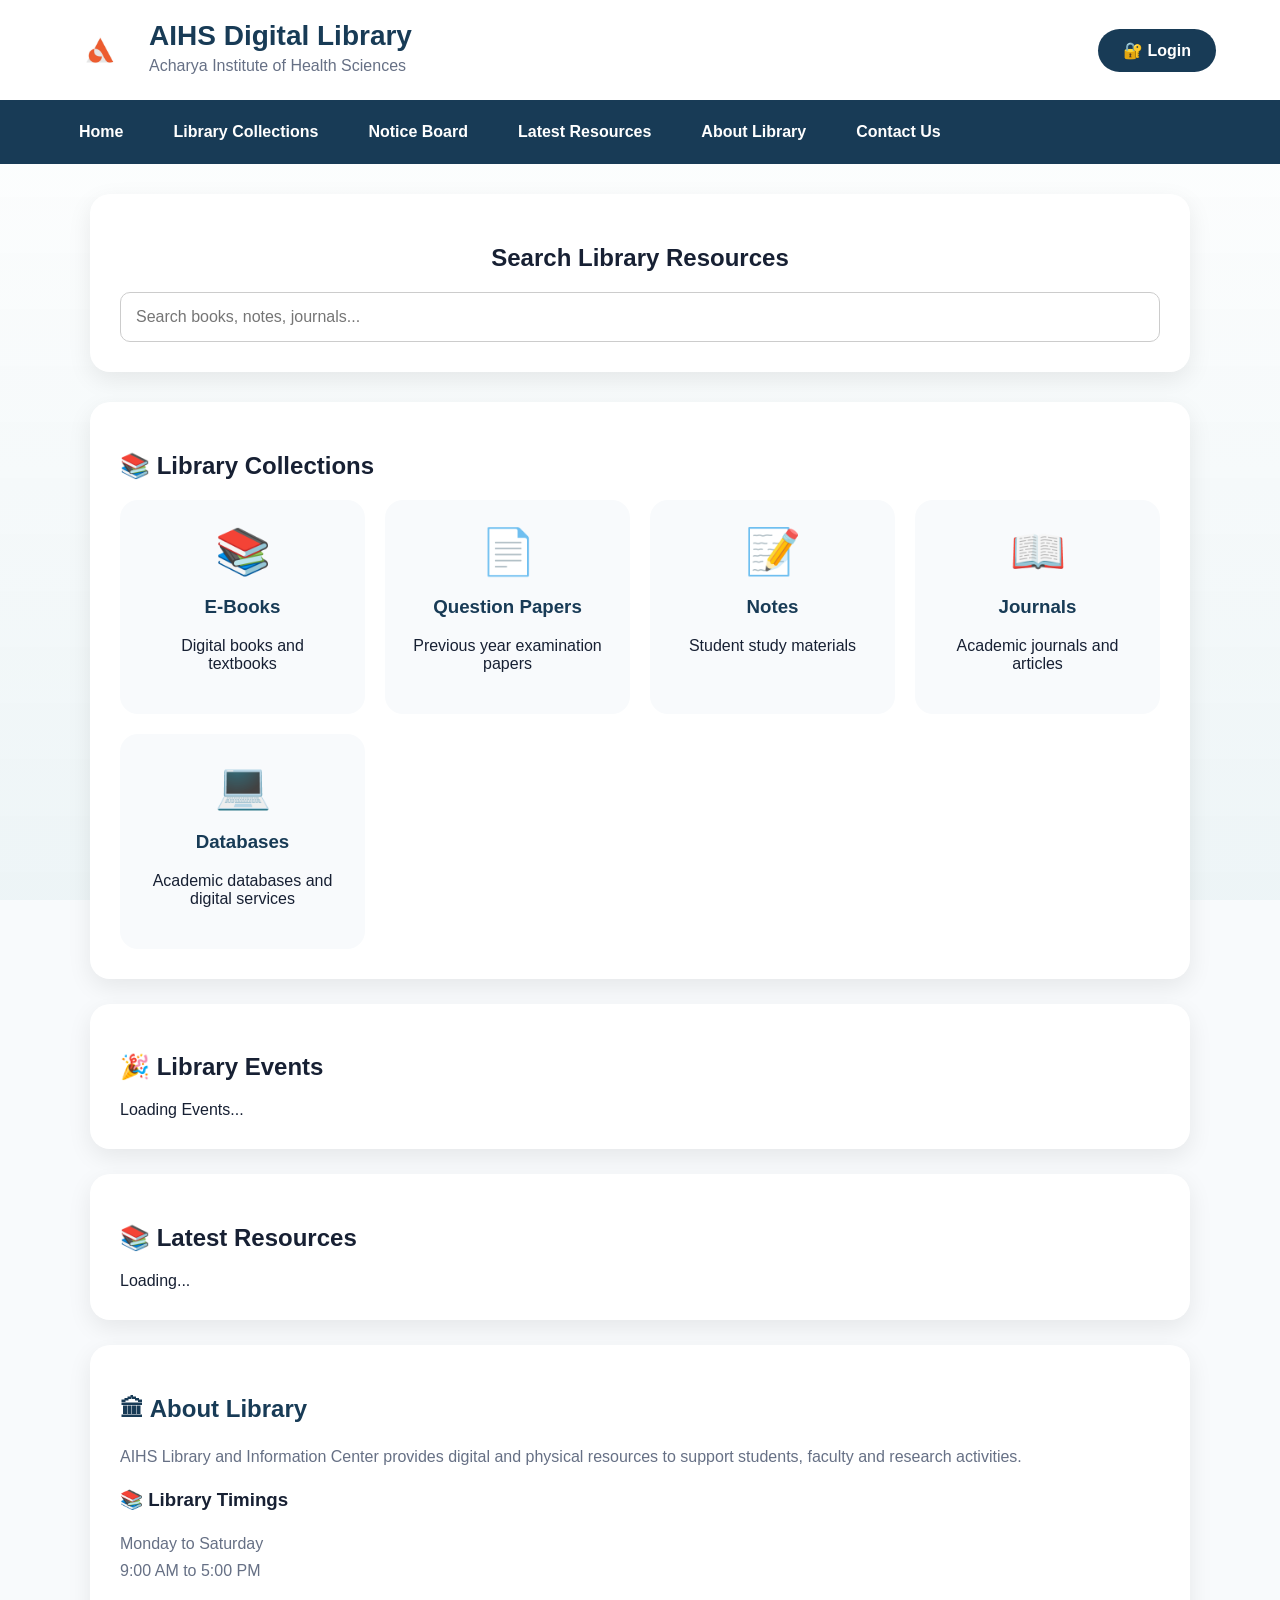
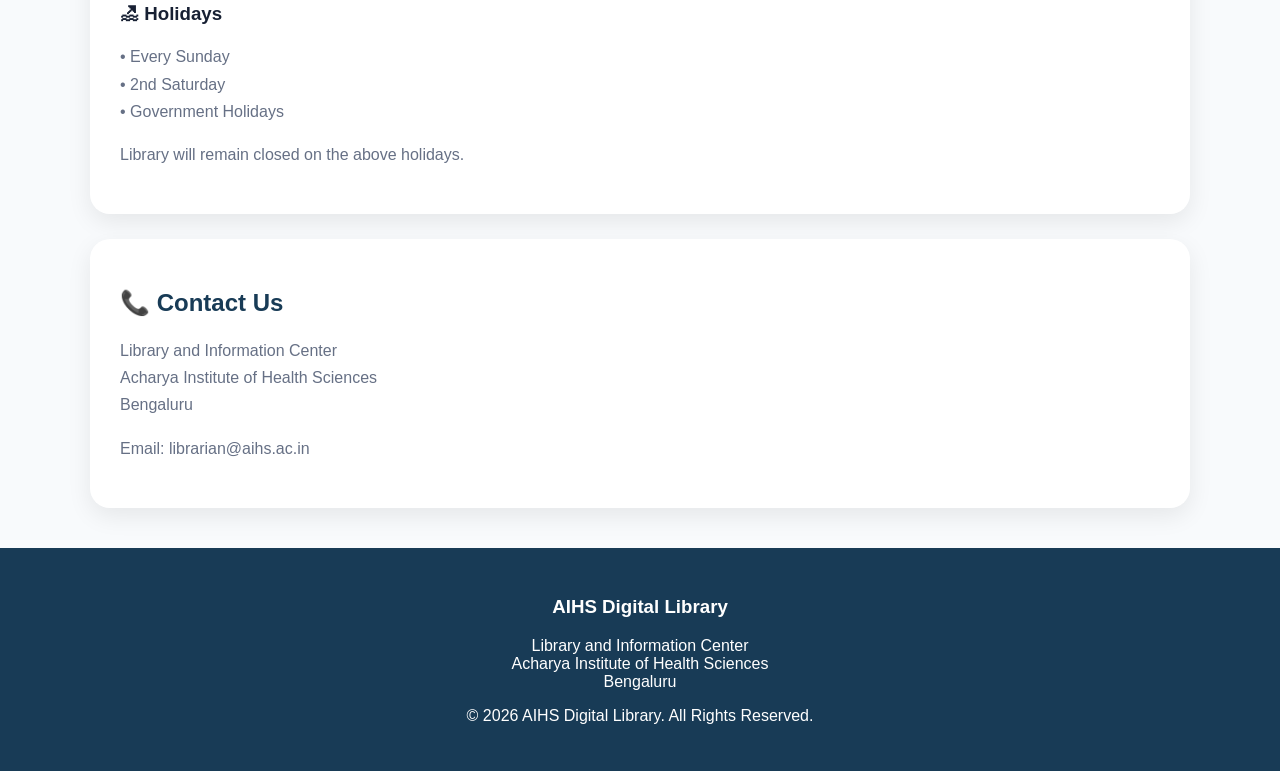
==== administration.html @ 16b4d501 "Refactor library events section and add event form" ====
<!DOCTYPE html>
<html lang="en">

<head>

    <meta charset="UTF-8">

    <meta
        name="viewport"
        content="width=device-width, initial-scale=1.0"
    >

    <title>AIHS Library Administration</title>

    <link rel="stylesheet" href="styles.css">

</head>


<body>


<header>

    <div class="brand">

        <img
            src="logo.jpg"
            alt="AIHS Logo"
        >

        <div>

            <strong>
                AIHS Digital Library
            </strong>

            <small>
                Acharya Institute of Health Sciences
            </small>

        </div>

    </div>


    <div style="
        display:flex;
        align-items:center;
        gap:10px;
    ">

        <span
            id="adminUserInfo"
            style="
                background:#f1f5f9;
                color:#334155;
                padding:9px 14px;
                border-radius:9px;
                font-size:14px;
                font-weight:600;
            "
        >
            Librarian
        </span>


        <button
            class="back-button"
            onclick="backToDashboard()"
        >
            ⬅ Back
        </button>


        <button
            onclick="logoutAdmin()"
        >
            Logout
        </button>

    </div>

</header>



<main>


<section class="admin-title">

    <h1>
        📚 Library Administration
    </h1>

    <p>
        Manage Library Collections, Users and Digital Resources
    </p>

</section>



<section class="collection-dashboard">


    <!-- E-BOOKS -->

    <div
        class="collection-card premium-card"
        onclick="openCollection('ebooks-admin.html')"
    >

        <div class="card-icon">
            📚
        </div>

        <h3>
            E-Books
        </h3>

        <p id="ebookCount">
            Manage E-Books
        </p>

    </div>



    <!-- NOTES -->

    <div
        class="collection-card premium-card"
        onclick="openCollection('notes-admin.html')"
    >

        <div class="card-icon">
            📝
        </div>

        <h3>
            Notes
        </h3>

        <p id="notesCount">
            Manage Notes
        </p>

    </div>



    <!-- QUESTION PAPERS -->

    <div
        class="collection-card premium-card"
        onclick="openCollection('questionpapers-admin.html')"
    >

        <div class="card-icon">
            📄
        </div>

        <h3>
            Question Papers
        </h3>

        <p id="qpCount">
            Manage Question Papers
        </p>

    </div>



    <!-- JOURNALS -->

    <div
        class="collection-card premium-card"
        onclick="openCollection('journals-admin.html')"
    >

        <div class="card-icon">
            📖
        </div>

        <h3>
            Journals
        </h3>

        <p id="journalCount">
            Manage Journals
        </p>

    </div>



    <!-- DATABASES -->

    <div
        class="collection-card premium-card"
        onclick="openCollection('database-admin.html')"
    >

        <div class="card-icon">
            💻
        </div>

        <h3>
            Academic Databases
        </h3>

        <p id="databaseCount">
            Manage Databases
        </p>

    </div>


</section>



<!-- MANAGE USERS -->

<div
    class="user-card collection-card premium-card"
    onclick="openCollection('users-admin.html')"
>

    <div class="card-icon">
        👥
    </div>

    <h3>
        Manage Library Users
    </h3>

    <p>
        Add and Delete
        <br>
        Students / Staff Accounts
    </p>

</div>

<!-- =========================================
     LIBRARY ACTIVITIES
========================================= -->

<section class="admin-activities">

    <div class="admin-activities-header">

        <h2>
            📊 Library Activities
        </h2>

        <p>
            Monitor Library Best Users and manage Library Events
        </p>

    </div>


    <div class="admin-activities-grid">


        <!-- =====================================
             LIBRARY BEST USERS
        ====================================== -->

        <div class="admin-activity-card">

            <div class="admin-activity-icon">
                🏆
            </div>

            <div class="admin-activity-content">

                <h3>
                    Library Best Users
                </h3>

                <p>
                    View students and staff members
                    actively using library resources.
                </p>

                <div
                    id="bestUsersList"
                    class="admin-activity-list"
                >

                    Loading Best Users...

                </div>

            </div>

        </div>



       <!-- =====================================
     LIBRARY EVENTS
====================================== -->

<div class="admin-activity-card">

    <div class="admin-activity-icon">
        🎉
    </div>

    <div class="admin-activity-content">

        <h3>
            Library Events
        </h3>

        <p>
            Quiz, Exhibition, Conference,
            Workshop, Seminar, Orientation
            and other library activities.
        </p>


        <!-- ADD EVENT BUTTON -->

        <button
            type="button"
            class="admin-event-add-btn"
            onclick="openEventForm()"
        >
            ➕ Add Event
        </button>


        <!-- EVENTS -->

        <div
            id="eventsList"
            class="admin-activity-list"
        >

            Loading Events...

        </div>

    </div>

</div>


 <!-- =========================================
     EVENT FORM MODAL
========================================= -->

<div
    id="eventModal"
    class="event-modal hidden"
>

    <div class="event-modal-box">

        <div class="event-modal-header">

            <h2 id="eventFormTitle">
                ➕ Add Library Event
            </h2>

            <button
                type="button"
                onclick="closeEventForm()"
                class="event-close-btn"
            >
                ✕
            </button>

        </div>


        <form id="eventForm">


            <input
                type="hidden"
                id="eventId"
            >


            <label>
                Event Title
            </label>

            <input
                type="text"
                id="eventTitle"
                placeholder="Enter event title"
                required
            >


            <label>
                Category
            </label>

            <select
                id="eventCategory"
                required
            >

                <option value="">
                    Select Category
                </option>

                <option value="Quiz">
                    Quiz
                </option>

                <option value="Exhibition">
                    Exhibition
                </option>

                <option value="Conference">
                    Conference
                </option>

                <option value="Workshop">
                    Workshop
                </option>

                <option value="Seminar">
                    Seminar
                </option>

                <option value="Orientation">
                    Orientation
                </option>

                <option value="Other">
                    Other
                </option>

            </select>


            <label>
                Event Date
            </label>

            <input
                type="date"
                id="eventDate"
                required
            >


            <label>
                Description
            </label>

            <textarea
                id="eventDescription"
                rows="4"
                placeholder="Enter event description"
            ></textarea>


            <div class="event-form-actions">

                <button
                    type="submit"
                    id="eventSaveBtn"
                >
                    💾 Save Event
                </button>

                <button
                    type="button"
                    onclick="closeEventForm()"
                    class="event-cancel-btn"
                >
                    Cancel
                </button>

            </div>


            <div
                id="eventFormMsg"
                class="event-form-msg"
            ></div>


        </form>

    </div>

</div>       
    
    

</main>



<script src="admin.js"></script>


</body>

</html>
---- styles.css ----
*{
box-sizing:border-box;
}

html{
scroll-behavior:smooth;
}

body{
margin:0;
font-family:Arial,Helvetica,sans-serif;
color:#172033;
background:#eef3f5;
}


body:before{
content:"";
position:fixed;
inset:0;
background:
linear-gradient(
rgba(255,255,255,.88),
rgba(236,244,246,.94)
),
url("https://images.unsplash.com/photo-1507842217343-583bb7270b66?auto=format&fit=crop&w=1800&q=80")
center/cover;
z-index:-1;
}


.hidden{
display:none!important;
}


/* ================= HEADER ================= */


.public-header{

display:flex;
justify-content:space-between;
align-items:center;

padding:15px 5%;

background:white;

box-shadow:0 5px 20px rgba(0,0,0,.08);

position:sticky;
top:0;

z-index:100;

}


.public-brand{

display:flex;
align-items:center;
gap:15px;

}


.public-brand img{

width:70px;
height:70px;

object-fit:contain;

background:white;

border-radius:10px;

}


.public-brand h1{

margin:0;

font-size:28px;

color:#183b56;

}


.public-brand p{

margin:5px 0;

color:#667085;

}


/* LOGIN BUTTON */


.login-btn{

background:#183b56;

color:white;

border:none;

padding:12px 25px;

border-radius:25px;

font-size:16px;

font-weight:bold;

cursor:pointer;

transition:.3s;

}


.login-btn:hover{

transform:translateY(-3px);

}



/* ================= MENU ================= */


.menu{

display:flex;

gap:20px;

padding:15px 5%;

background:#183b56;

position:sticky;

top:0;

z-index:100;

overflow-x:auto;

}


.menu a{

color:white;

text-decoration:none;

font-weight:600;

white-space:nowrap;

padding:8px 15px;

border-radius:8px;

transition:.3s;

}


.menu a:hover{

background:white;

color:#183b56;

}


/* ================= SEARCH ================= */


.home-search{

width:90%;

max-width:1100px;

margin:30px auto;

background:white;

padding:30px;

border-radius:20px;

box-shadow:0 8px 25px rgba(0,0,0,.08);

text-align:center;

}


.home-search input{

width:100%;

padding:15px;

border-radius:10px;

border:1px solid #ccc;

font-size:16px;

}



/* ================= BOX COMMON ================= */


.home-box,
.notice-box,
.about-box,
.contact-box{

width:90%;

max-width:1100px;

margin:25px auto;

background:white;

padding:30px;

border-radius:20px;

box-shadow:0 8px 25px rgba(0,0,0,.08);

}



/* ================= COLLECTION ================= */


.collection-grid{

display:grid;

grid-template-columns:
repeat(auto-fit,minmax(220px,1fr));

gap:20px;

}



.collection-card{

background:#f8fafc;

padding:25px;

border-radius:18px;

text-align:center;

transition:.3s;

cursor:pointer;

}



.collection-card:hover{

transform:translateY(-8px);

box-shadow:0 15px 30px rgba(0,0,0,.15);

}


.collection-card h1{

font-size:45px;

margin:0;

}


.collection-card h3{

color:#183b56;

}



/* ================= NOTICE ================= */


.notice-box li{

padding:8px;

font-size:16px;

}


/* ================= ABOUT CONTACT ================= */


.about-box h2,
.contact-box h2{

color:#183b56;

}


.about-box p,
.contact-box p{

line-height:1.7;

color:#667085;

}



/* ================= LOGIN POPUP ================= */


.login-overlay{

position:fixed;

inset:0;

background:rgba(0,0,0,.55);

display:flex;

justify-content:flex-end;

align-items:flex-start;

padding:80px 40px;

z-index:1000;

}


.login-card{

width:380px;

background:white;

padding:30px;

border-radius:20px;

box-shadow:0 20px 60px rgba(0,0,0,.3);

text-align:center;

}


.logo{

width:100px;

height:100px;

object-fit:contain;

}


.login-card input{

width:100%;

padding:12px;

margin:6px 0;

border-radius:10px;

border:1px solid #ccc;

}


.role-tabs{

display:flex;

gap:8px;

margin:20px 0;

}


.role{

flex:1;

padding:10px;

border-radius:10px;

border:1px solid #ddd;

background:white;

cursor:pointer;

}


.role.active{

background:#183b56;

color:white;

}



.primary{

width:100%;

padding:13px;

background:#183b56;

color:white;

border:none;

border-radius:10px;

font-weight:bold;

cursor:pointer;

}



/* ================= DASHBOARD ================= */


header{

background:#183b56;

color:white;

padding:12px 5%;

display:flex;

justify-content:space-between;

align-items:center;

}


.brand{

display:flex;

gap:12px;

align-items:center;

}


.brand img{

width:50px;

height:50px;

background:white;

border-radius:8px;

}



main{

width:min(1200px,92%);

margin:25px auto;

}


.hero{

background:white;

padding:30px;

border-radius:20px;

}



/* SEARCH TOOLBAR */


.toolbar{

display:grid;

grid-template-columns:2fr 1fr 1fr 1fr;

gap:10px;

background:white;

padding:15px;

border-radius:15px;

}



.toolbar input,
.toolbar select{

padding:12px;

border-radius:10px;

border:1px solid #ccc;

}



/* RESOURCE CARDS */


.grid{

display:grid;

grid-template-columns:
repeat(auto-fit,minmax(250px,1fr));

gap:20px;

}


.card{

background:white;

padding:20px;

border-radius:18px;

box-shadow:0 8px 25px rgba(0,0,0,.08);

}



/* FOOTER */


.footer{

background:#183b56;

color:white;

text-align:center;

padding:30px;

margin-top:40px;

}



/* MOBILE */


@media(max-width:800px){

.public-header{

flex-direction:column;

gap:15px;

}


.menu{

top:0;

}


.toolbar{

grid-template-columns:1fr;

}


.login-overlay{

padding:50px 20px;

}


.login-card{

width:100%;

}

}

.close-login{

position:absolute;

right:15px;

top:15px;

background:#183b56;

color:white;

border:none;

width:30px;

height:30px;

border-radius:50%;

cursor:pointer;

}


.login-card{

position:relative;

}

.collection-card{
text-decoration:none;
color:#172033;
display:block;
cursor:pointer;
}

.collection-card:hover{
transform:translateY(-5px);
box-shadow:0 10px 25px #ddd;
}

.ebook-logo{
    width:120px;
    height:120px;
    object-fit:contain;
}

.big-search{

width:80%;
max-width:700px;

padding:18px;

font-size:18px;

border-radius:12px;

border:1px solid #ccc;

margin-top:20px;

}

/* =========================
   ADMIN DASHBOARD PREMIUM
========================= */

#adminPanel{
    padding:40px 20px;
}


#adminPanel > h2{
    text-align:center;
    font-size:30px;
    margin-bottom:35px;
    color:#1e3a8a;
}



#adminPanel .collection-grid{

    display:grid;

    grid-template-columns:repeat(auto-fit,minmax(280px,1fr));

    gap:35px;

    max-width:900px;

    margin:auto;

}



#adminPanel .collection-card{

    background:white;

    border-radius:20px;

    padding:35px 25px;

    text-align:center;

    box-shadow:
    0 10px 30px rgba(0,0,0,0.12);

    cursor:pointer;

    transition:0.3s ease;

    border:1px solid #eee;

}



#adminPanel .collection-card:hover{

    transform:translateY(-8px);

    box-shadow:
    0 18px 40px rgba(0,0,0,0.18);

}



#adminPanel .collection-card h1{

    font-size:55px;

    margin-bottom:15px;

}



#adminPanel .collection-card h3{

    font-size:22px;

    color:#123b75;

    margin-bottom:12px;

}



#adminPanel .collection-card p{

    color:#666;

    font-size:16px;

    line-height:1.5;

}

/* =========================
   PREMIUM HEADER DESIGN
========================= */

#appView header{

    background:linear-gradient(
        135deg,
        #0f172a,
        #1e40af
    );

    padding:18px 35px;

    display:flex;

    justify-content:space-between;

    align-items:center;

    color:white;

    box-shadow:
    0 8px 25px rgba(0,0,0,0.25);

}



.brand{

    display:flex;

    align-items:center;

    gap:18px;

}



.brand img{

    width:75px;

    height:75px;

    object-fit:contain;

    background:white;

    padding:6px;

    border-radius:50%;

    box-shadow:
    0 5px 15px rgba(0,0,0,0.3);

}



.brand strong{

    display:block;

    font-size:28px;

    letter-spacing:0.5px;

    color:white;

}



.brand small{

    display:block;

    margin-top:6px;

    font-size:15px;

    color:#dbeafe;

}



.userbar{

    display:flex;

    align-items:center;

    gap:15px;

}



.userbar span{

    background:rgba(255,255,255,0.15);

    padding:10px 18px;

    border-radius:25px;

    font-size:15px;

}



.userbar button{

    background:white;

    color:#1e3a8a;

    border:none;

    padding:10px 22px;

    border-radius:25px;

    font-weight:bold;

    cursor:pointer;

    transition:0.3s;

}



.userbar button:hover{

    transform:scale(1.05);

}

/* ===============================
   ADMIN COLLECTION PAGE PREMIUM
================================ */


body{
    background:#f8fafc;
}


/* Back button */

.back-btn{

    background:#1e3a8a;

    color:white;

    padding:10px 22px;

    border-radius:25px;

    text-decoration:none;

    font-weight:600;

}



/* Page title */

.admin-page-title{

    text-align:center;

    margin:35px 0;

}


.admin-page-title h1{

    font-size:32px;

    color:#1e3a8a;

}


.admin-page-title p{

    color:#64748b;

    font-size:17px;

}



/* Add Resource Card */

#uploadForm,
.upload-box{

    max-width:700px;

    margin:40px auto;

    padding:40px;

    background:white;

    border-radius:25px;

    box-shadow:
    0 15px 40px rgba(0,0,0,0.12);

    border:1px solid #e2e8f0;

}



#uploadForm h2,
#uploadForm h3{

    text-align:center;

    color:#1e3a8a;

    margin-bottom:30px;

}



/* Inputs */

#uploadForm input,
#uploadForm select{

    width:100%;

    padding:14px;

    margin:12px 0;

    border-radius:12px;

    border:1px solid #cbd5e1;

    font-size:16px;

}



#uploadForm input:focus,
#uploadForm select:focus{

    outline:none;

    border-color:#2563eb;

    box-shadow:
    0 0 8px rgba(37,99,235,0.25);

}



/* Upload button */

#uploadForm button{

    width:100%;

    padding:15px;

    margin-top:20px;

    border:none;

    border-radius:30px;

    background:linear-gradient(
    135deg,
    #2563eb,
    #1e40af
    );

    color:white;

    font-size:17px;

    font-weight:bold;

    cursor:pointer;

}



#uploadForm button:hover{

    transform:translateY(-2px);

}



/* Uploaded Resources */

#resources{

    margin-top:40px;

}



#resources .card{

    background:white;

    padding:25px;

    border-radius:18px;

    box-shadow:
    0 8px 25px rgba(0,0,0,0.08);

    margin-bottom:20px;

}

/* Administration Page Premium */


.admin-title{

text-align:center;

margin:50px 0 40px;

}


.admin-title h1{

font-size:36px;

color:#1e3a8a;

}


.admin-title p{

font-size:18px;

color:#64748b;

}



.back-button{

background:white;

color:#1e3a8a;

border:none;

padding:12px 25px;

border-radius:30px;

font-weight:bold;

cursor:pointer;

}



.admin-cards{

max-width:900px;

margin:auto;

gap:45px;

}



.premium-card{

padding:45px 30px;

min-height:260px;

display:flex;

flex-direction:column;

justify-content:center;

align-items:center;

background:white;

border-radius:25px;

box-shadow:
0 15px 35px rgba(0,0,0,0.12);

transition:.3s;

}



.premium-card:hover{

transform:translateY(-8px);

}



.card-icon{

font-size:65px;

margin-bottom:20px;

}



.premium-card h3{

font-size:24px;

color:#1e3a8a;

}



.premium-card p{

color:#64748b;

font-size:16px;

line-height:1.6;

text-align:center;

}

/* ==========================
   COLLECTIONS PREMIUM STYLE
========================== */


.resource-upload-card,
.resource-list-box{

max-width:850px;

margin:40px auto;

padding:40px;

background:white;

border-radius:25px;

box-shadow:
0 15px 40px rgba(0,0,0,0.12);

}



.resource-upload-card h2,
.resource-list-box h2{

text-align:center;

color:#1e3a8a;

font-size:26px;

margin-bottom:30px;

}



.form-grid{

display:grid;

grid-template-columns:1fr 1fr;

gap:20px;

}



.form-grid input,
.form-grid select{

padding:15px;

border-radius:12px;

border:1px solid #cbd5e1;

font-size:16px;

}



.upload-btn{

width:100%;

margin-top:30px;

padding:16px;

border:none;

border-radius:30px;

background:linear-gradient(
135deg,
#2563eb,
#1e40af
);

color:white;

font-size:18px;

font-weight:bold;

cursor:pointer;

}



.upload-btn:hover{

transform:translateY(-3px);

}



#resourceList .card{

background:#f8fafc;

padding:25px;

border-radius:18px;

margin-bottom:20px;

box-shadow:
0 8px 20px rgba(0,0,0,0.08);

}



@media(max-width:700px){

.form-grid{

grid-template-columns:1fr;

}

}

.collection-dashboard{

display:grid;
grid-template-columns:repeat(6,1fr);
gap:25px;
margin:40px auto;
max-width:1200px;

}


/* First row 3 cards */

.collection-dashboard .collection-card:nth-child(1),
.collection-dashboard .collection-card:nth-child(2),
.collection-dashboard .collection-card:nth-child(3){

grid-column:span 2;

}


/* Second row 2 cards */

.collection-dashboard .collection-card:nth-child(4),
.collection-dashboard .collection-card:nth-child(5){

grid-column:span 3;

}



.collection-dashboard .collection-card{


padding:35px 25px;

border-radius:25px;

text-align:center;

background:linear-gradient(
135deg,
#ffffff,
#f1f6ff
);

box-shadow:
0 15px 35px rgba(0,0,0,0.12);

border:1px solid rgba(255,255,255,0.7);

transition:0.3s;

cursor:pointer;

}



.collection-dashboard .collection-card:hover{


transform:translateY(-8px);

box-shadow:
0 20px 45px rgba(0,0,0,0.18);


}



.collection-dashboard h1{

font-size:50px;

margin-bottom:15px;

}



.collection-dashboard h3{

font-size:22px;

color:#123b6d;

margin:10px;

}



.collection-dashboard p{

font-size:17px;

font-weight:600;

color:#555;

}




/* Individual card colors */


.collection-dashboard .collection-card:nth-child(1){

background:
linear-gradient(135deg,#e3f2fd,#ffffff);

}



.collection-dashboard .collection-card:nth-child(2){

background:
linear-gradient(135deg,#fff3e0,#ffffff);

}



.collection-dashboard .collection-card:nth-child(3){

background:
linear-gradient(135deg,#f3e5f5,#ffffff);

}



.collection-dashboard .collection-card:nth-child(4){

background:
linear-gradient(135deg,#e8f5e9,#ffffff);

}



.collection-dashboard .collection-card:nth-child(5){

background:
linear-gradient(135deg,#fffde7,#ffffff);

}




@media(max-width:900px){

.collection-dashboard{

grid-template-columns:1fr;

}


.collection-dashboard .collection-card:nth-child(n){

grid-column:span 1;

}

}

/* ===============================
   ADMIN UPLOAD BOX PREMIUM DESIGN
================================ */

.admin-box{
    background:white;
    padding:30px;
    border-radius:18px;
    margin-bottom:30px;
    box-shadow:0 8px 25px rgba(0,0,0,0.08);
}


.admin-box h2{
    margin-bottom:20px;
    font-size:26px;
}


/* Input Fields */

.admin-box input,
.admin-box select{

    width:100%;
    height:52px;

    padding:0 16px;

    font-size:16px;

    border-radius:12px;

    border:1px solid #ddd;

    margin-bottom:15px;

    background:#fafafa;

}



/* File Upload */

.admin-box input[type="file"]{

    height:auto;

    padding:15px;

}



/* Upload Button */

.upload-btn,
.primary{

    width:100%;

    height:55px;

    font-size:18px;

    border-radius:14px;

    cursor:pointer;

}



/* Resource List Cards */

#resourceList{

    display:grid;

    grid-template-columns:repeat(auto-fit,minmax(320px,1fr));

    gap:25px;

}



.resource-card,
.card{

    background:#ffffff;

    padding:25px;

    border-radius:18px;

    box-shadow:0 6px 20px rgba(0,0,0,0.08);

    min-height:230px;

}



.resource-card h3,
.card h3{

    font-size:20px;

    margin-bottom:15px;

}



/* Edit Delete Buttons */

.card button,
.resource-card button{

    padding:10px 18px;

    border-radius:10px;

    border:none;

    font-size:15px;

    cursor:pointer;

    margin-right:8px;

}



/* ===== FINAL LIBRARY COLLECTION LAYOUT ===== */

.collection-dashboard{

display:grid;
grid-template-columns:repeat(6,1fr);
gap:30px;
max-width:1200px;
margin:40px auto;

}


.collection-dashboard .collection-card:nth-child(1),
.collection-dashboard .collection-card:nth-child(2),
.collection-dashboard .collection-card:nth-child(3){

grid-column:span 2;

}


.collection-dashboard .collection-card:nth-child(4),
.collection-dashboard .collection-card:nth-child(5){

grid-column:span 3;

}



.collection-dashboard .collection-card,
.user-card{

min-height:260px;

padding:35px;

border-radius:25px;

display:flex;
flex-direction:column;
justify-content:center;
align-items:center;

background:white;

text-align:center;

box-shadow:
0 10px 30px rgba(0,0,0,.12);

transition:.3s;

}



.collection-dashboard .collection-card:hover,
.user-card:hover{

transform:translateY(-8px);

}



.card-icon{

font-size:60px;

margin-bottom:20px;

}



.collection-dashboard h3,
.user-card h3{

font-size:24px;

color:#1e3a8a;

}



.collection-dashboard p,
.user-card p{

font-size:16px;

color:#64748b;

}



@media(max-width:900px){

.collection-dashboard{

grid-template-columns:repeat(2,1fr);

}

}



@media(max-width:600px){

.collection-dashboard{

grid-template-columns:1fr;

}

}

/* ===============================
 USER MANAGEMENT PREMIUM
=============================== */


.user-management-box{

max-width:1200px;

margin:auto;

}



.user-form-card{

background:white;

padding:40px;

border-radius:25px;

box-shadow:
0 15px 35px rgba(0,0,0,.12);

margin-bottom:40px;

}



.user-form-card h2{

text-align:center;

color:#1e3a8a;

font-size:28px;

}



.user-form-card input,
.user-form-card select{

width:100%;

padding:15px;

margin:10px 0;

border-radius:12px;

border:1px solid #ddd;

font-size:16px;

}



.user-form-card button{

width:100%;

padding:15px;

border:none;

border-radius:30px;

background:linear-gradient(
135deg,
#2563eb,
#1e40af
);

color:white;

font-size:18px;

font-weight:bold;

cursor:pointer;

}




.user-list-container{

display:grid;

grid-template-columns:1fr 1fr;

gap:30px;

}



.user-list-card{

padding:35px;

border-radius:25px;

min-height:350px;

box-shadow:
0 15px 35px rgba(0,0,0,.12);

}



.student-box{

background:linear-gradient(
135deg,
#e3f2fd,
#ffffff
);

}



.staff-box{

background:linear-gradient(
135deg,
#e8f5e9,
#ffffff
);

}



.user-list-card h2{

text-align:center;

color:#1e3a8a;

margin-bottom:25px;

}



.user-list-card table{

width:100%;

border-collapse:collapse;

}



.user-list-card th{

background:white;

padding:12px;

}



.user-list-card td{

padding:12px;

text-align:center;

background:rgba(255,255,255,.7);

}




.edit-btn{

background:#2563eb;

color:white;

}



.delete-btn{

background:#dc2626;

color:white;

}



.user-list-card button{

border:none;

padding:8px 15px;

border-radius:20px;

cursor:pointer;

margin:3px;

}




@media(max-width:800px){

.user-list-container{

grid-template-columns:1fr;

}

}

/* =====================================
   USER MANAGEMENT PREMIUM DESIGN
===================================== */


.user-management-box{

    max-width:1200px;
    margin:40px auto;

}


/* Add User Card */

.user-form-card{

    background:white;

    max-width:600px;

    margin:0 auto 40px;

    padding:35px;

    border-radius:25px;

    box-shadow:
    0 15px 35px rgba(0,0,0,0.12);

    text-align:center;

}


.user-form-card h2{

    color:#1e3a8a;

    font-size:26px;

    margin-bottom:25px;

}


.user-form-card h2 i{

    font-size:35px;

    margin-right:10px;

}



.user-form-card select,
.user-form-card input{

    width:100%;

    padding:15px;

    margin:10px 0;

    border-radius:12px;

    border:1px solid #ddd;

    font-size:16px;

}


.user-form-card button{

    width:100%;

    padding:15px;

    margin-top:15px;

    border:none;

    border-radius:30px;

    background:linear-gradient(
    135deg,
    #2563eb,
    #1e40af
    );

    color:white;

    font-size:17px;

    font-weight:bold;

    cursor:pointer;

}



.user-form-card button:hover{

    transform:translateY(-3px);

}



/* Students and Staff side by side */


.user-list-container{

    display:grid;

    grid-template-columns:1fr 1fr;

    gap:30px;

}



/* Common List Card */


.user-list-card{

    padding:30px;

    border-radius:25px;

    box-shadow:
    0 15px 35px rgba(0,0,0,0.12);

    background:white;

}



.user-list-card h2{

    text-align:center;

    margin-bottom:25px;

}



.user-list-card h2 i{

    font-size:35px;

    margin-right:10px;

}



/* Student Color */


.student-box{

    background:
    linear-gradient(
    135deg,
    #e3f2fd,
    white
    );

}



.student-box h2{

    color:#1565c0;

}



/* Staff Color */


.staff-box{

    background:
    linear-gradient(
    135deg,
    #e8f5e9,
    white
    );

}



.staff-box h2{

    color:#2e7d32;

}



/* Table Design */


.user-list-card table{

    width:100%;

    border-collapse:collapse;

    background:white;

    border-radius:15px;

    overflow:hidden;

}



.user-list-card th{

    background:#1e3a8a;

    color:white;

    padding:14px;

}



.user-list-card td{

    padding:14px;

    text-align:center;

    border-bottom:1px solid #eee;

}



/* Buttons */


.user-list-card button{

    padding:8px 15px;

    border:none;

    border-radius:10px;

    cursor:pointer;

    margin:3px;

}



.edit-btn{

    background:#2563eb;

    color:white;

}



.delete-btn{

    background:#c62828;

    color:white;

}



/* Mobile */


@media(max-width:800px){

.user-list-container{

grid-template-columns:1fr;

}

}

/* =====================================================
   PREMIUM JOURNAL & DATABASE COLLECTION DESIGN
===================================================== */

.collection-page {
    background:
        linear-gradient(
            135deg,
            #f5f7fb 0%,
            #eef2f8 50%,
            #f8fafc 100%
        );
    min-height: 100vh;
}


/* =========================
   PREMIUM HEADER
========================= */

.collection-page .topbar {
    background: rgba(255, 255, 255, 0.96);
    backdrop-filter: blur(12px);
    border-bottom: 1px solid #e5e7eb;
    box-shadow: 0 4px 20px rgba(15, 23, 42, 0.07);
    padding: 14px 28px;
}


.collection-page .brand {
    gap: 13px;
}


.collection-page .brand img {
    width: 46px;
    height: 46px;
    object-fit: contain;
    border-radius: 12px;
    box-shadow: 0 4px 12px rgba(15, 23, 42, 0.12);
}


.collection-page .brand span {
    font-size: 21px;
    font-weight: 700;
    color: #172554;
    letter-spacing: 0.2px;
}


.collection-page .header-right {
    gap: 10px;
}


.collection-page #userInfo {
    background: #f1f5f9;
    color: #334155;
    padding: 9px 14px;
    border-radius: 10px;
    font-size: 14px;
    font-weight: 600;
}


.collection-page .header-right button {
    border: none;
    border-radius: 9px;
    padding: 9px 15px;
    cursor: pointer;
    font-weight: 600;
    transition: 0.2s ease;
}


.collection-page .header-right button:hover {
    transform: translateY(-1px);
}


/* =========================
   MAIN CONTAINER
========================= */

.collection-page .container {
    max-width: 1180px;
    margin: auto;
    padding: 40px 24px 70px;
}


/* =========================
   PREMIUM HERO
========================= */

.collection-page .hero {
    background:
        linear-gradient(
            135deg,
            #172554,
            #1e3a8a,
            #2563eb
        );
    color: white;
    border-radius: 22px;
    padding: 42px 40px;
    margin-bottom: 28px;
    box-shadow:
        0 15px 35px rgba(30, 58, 138, 0.20);
    position: relative;
    overflow: hidden;
}


.collection-page .hero::after {
    content: "";
    position: absolute;
    width: 220px;
    height: 220px;
    right: -70px;
    top: -80px;
    border-radius: 50%;
    background: rgba(255,255,255,0.08);
}


.collection-page .hero h1 {
    margin: 0 0 10px;
    font-size: 32px;
    font-weight: 750;
    position: relative;
    z-index: 1;
}


.collection-page .hero p {
    margin: 0;
    color: #dbeafe;
    font-size: 16px;
    position: relative;
    z-index: 1;
}


/* =========================
   PREMIUM CARDS
========================= */

.collection-page .card {
    background: rgba(255,255,255,0.96);
    border: 1px solid #e2e8f0;
    border-radius: 18px;
    padding: 26px;
    margin-bottom: 25px;
    box-shadow:
        0 8px 25px rgba(15, 23, 42, 0.06);
}


.collection-page .card h2 {
    margin-top: 0;
    margin-bottom: 18px;
    color: #172554;
    font-size: 20px;
}


/* =========================
   LARGE SEARCH BOX
========================= */

.collection-page #searchJournal,
.collection-page #searchDatabase {
    width: 100%;
    box-sizing: border-box;
    height: 58px;
    padding: 0 20px;
    border: 2px solid #dbe3ef;
    border-radius: 13px;
    background: #f8fafc;
    color: #1e293b;
    font-size: 16px;
    outline: none;
    transition: all 0.2s ease;
}


.collection-page #searchJournal::placeholder,
.collection-page #searchDatabase::placeholder {
    color: #94a3b8;
}


.collection-page #searchJournal:focus,
.collection-page #searchDatabase:focus {
    background: white;
    border-color: #2563eb;
    box-shadow:
        0 0 0 4px rgba(37, 99, 235, 0.10);
}


/* =========================
   TABLE WRAPPER
========================= */

.collection-page .table-container {
    width: 100%;
    overflow-x: auto;
    border: 1px solid #e2e8f0;
    border-radius: 15px;
}


/* =========================
   PREMIUM TABLE
========================= */

.collection-page .resource-table {
    width: 100%;
    border-collapse: separate;
    border-spacing: 0;
    min-width: 700px;
    background: white;
}


.collection-page .resource-table thead th {
    background: #172554;
    color: white;
    padding: 17px 22px;
    text-align: left;
    font-size: 14px;
    font-weight: 700;
    letter-spacing: 0.3px;
    white-space: nowrap;
}


.collection-page .resource-table thead th:first-child {
    text-align: center;
    width: 80px;
}


.collection-page .resource-table tbody td {
    padding: 20px 22px;
    border-bottom: 1px solid #edf2f7;
    color: #334155;
    font-size: 15px;
    line-height: 1.5;
    vertical-align: middle;
}


/* SL NUMBER */

.collection-page .resource-table tbody td:first-child {
    text-align: center;
    font-weight: 700;
    color: #2563eb;
    font-size: 16px;
}


/* TITLE */

.collection-page .resource-table tbody td:nth-child(2) {
    font-weight: 600;
    color: #1e293b;
    min-width: 350px;
}


/* ROW HOVER */

.collection-page .resource-table tbody tr {
    transition: 0.2s ease;
}


.collection-page .resource-table tbody tr:hover {
    background: #f8fbff;
}


.collection-page .resource-table tbody tr:last-child td {
    border-bottom: none;
}


/* =========================
   WEBSITE BUTTON
========================= */

.collection-page .website-link {
    display: inline-flex;
    align-items: center;
    justify-content: center;
    gap: 7px;
    background: #2563eb;
    color: white !important;
    text-decoration: none;
    padding: 10px 17px;
    border-radius: 9px;
    font-size: 14px;
    font-weight: 600;
    white-space: nowrap;
    transition: all 0.2s ease;
    box-shadow:
        0 4px 10px rgba(37, 99, 235, 0.18);
}


.collection-page .website-link:hover {
    background: #1d4ed8;
    transform: translateY(-2px);
    box-shadow:
        0 7px 16px rgba(37, 99, 235, 0.25);
}


/* =========================
   MOBILE
========================= */

@media (max-width: 700px) {

    .collection-page .topbar {
        padding: 12px 15px;
    }


    .collection-page .brand span {
        font-size: 17px;
    }


    .collection-page .brand img {
        width: 40px;
        height: 40px;
    }


    .collection-page .header-right {
        gap: 5px;
    }


    .collection-page #userInfo {
        display: none;
    }


    .collection-page .header-right button {
        padding: 8px 10px;
        font-size: 12px;
    }


    .collection-page .container {
        padding: 25px 14px 50px;
    }


    .collection-page .hero {
        padding: 30px 24px;
        border-radius: 18px;
    }


    .collection-page .hero h1 {
        font-size: 26px;
    }


    .collection-page .card {
        padding: 18px;
        border-radius: 15px;
    }


    .collection-page #searchJournal,
    .collection-page #searchDatabase {
        height: 55px;
        font-size: 15px;
    }


    .collection-page .resource-table {
        min-width: 650px;
    }

}

/* =====================================================
   LIBRARY ACTIVITIES
===================================================== */

.activities-grid {
    display: grid;
    grid-template-columns: repeat(2, 1fr);
    gap: 24px;
    margin-top: 20px;
}

.activity-card {
    background: #ffffff;
    border: 1px solid #e2e8f0;
    border-radius: 18px;
    padding: 24px;
    display: flex;
    gap: 20px;
    align-items: flex-start;
    box-shadow: 0 8px 24px rgba(15, 23, 42, 0.06);
    transition: all 0.25s ease;
}

.activity-card:hover {
    transform: translateY(-3px);
    box-shadow: 0 14px 30px rgba(15, 23, 42, 0.10);
}

.activity-icon {
    width: 58px;
    height: 58px;
    min-width: 58px;
    border-radius: 15px;
    background: #eff6ff;
    display: flex;
    align-items: center;
    justify-content: center;
    font-size: 30px;
}

.activity-content {
    flex: 1;
}

.activity-content h3 {
    margin: 0 0 8px;
    color: #172554;
    font-size: 20px;
    font-weight: 700;
}

.activity-content p {
    margin: 0 0 16px;
    color: #64748b;
    font-size: 14px;
    line-height: 1.6;
}

.activity-list {
    display: flex;
    flex-direction: column;
    gap: 9px;
}

.activity-list > div {
    background: #f8fafc;
    border: 1px solid #e5e7eb;
    border-radius: 10px;
    padding: 11px 13px;
    color: #334155;
    font-size: 14px;
}

.activity-list > div:hover {
    background: #f1f5f9;
}


/* =====================================================
   LIBRARY BEST USERS
===================================================== */

.best-user-item {
    display: flex;
    align-items: center;
    justify-content: space-between;
    gap: 12px;
}

.best-user-name {
    font-weight: 600;
    color: #1e293b;
}

.best-user-count {
    font-size: 12px;
    font-weight: 600;
    color: #2563eb;
    background: #dbeafe;
    padding: 5px 9px;
    border-radius: 20px;
}


/* =====================================================
   LIBRARY EVENT ITEM
===================================================== */

.library-event-item {
    display: flex;
    flex-direction: column;
    gap: 4px;
}

.library-event-title {
    font-weight: 600;
    color: #1e293b;
}

.library-event-date {
    font-size: 12px;
    color: #64748b;
}


/* =====================================================
   MOBILE
===================================================== */

@media (max-width: 750px) {

    .activities-grid {
        grid-template-columns: 1fr;
        gap: 18px;
    }

    .activity-card {
        padding: 20px;
        gap: 15px;
    }

    .activity-icon {
        width: 50px;
        height: 50px;
        min-width: 50px;
        font-size: 25px;
    }

    .activity-content h3 {
        font-size: 18px;
    }

}

/* =====================================================
   LIBRARIAN - LIBRARY ACTIVITIES
===================================================== */

.admin-activities {
    margin-top: 42px;
    padding: 30px;
    background: #ffffff;
    border: 1px solid #e2e8f0;
    border-radius: 22px;
    box-shadow: 0 10px 30px rgba(15, 23, 42, 0.07);
}

.admin-activities-header {
    margin-bottom: 24px;
}

.admin-activities-header h2 {
    margin: 0 0 8px;
    color: #172554;
    font-size: 25px;
    font-weight: 750;
}

.admin-activities-header p {
    margin: 0;
    color: #64748b;
    font-size: 14px;
}


/* =====================================================
   ACTIVITY GRID
===================================================== */

.admin-activities-grid {
    display: grid;
    grid-template-columns: repeat(2, minmax(0, 1fr));
    gap: 24px;
}


/* =====================================================
   ACTIVITY CARD
===================================================== */

.admin-activity-card {
    display: flex;
    align-items: flex-start;
    gap: 18px;

    background: linear-gradient(
        135deg,
        #f8fbff 0%,
        #ffffff 100%
    );

    border: 1px solid #dbe5f0;
    border-radius: 18px;

    padding: 24px;

    min-height: 190px;

    transition:
        transform 0.25s ease,
        box-shadow 0.25s ease,
        border-color 0.25s ease;
}

.admin-activity-card:hover {
    transform: translateY(-3px);

    border-color: #bfdbfe;

    box-shadow:
        0 12px 28px rgba(30, 64, 175, 0.10);
}


/* =====================================================
   ACTIVITY ICON
===================================================== */

.admin-activity-icon {
    width: 58px;
    height: 58px;
    min-width: 58px;

    display: flex;
    align-items: center;
    justify-content: center;

    background: #eff6ff;

    border-radius: 15px;

    font-size: 30px;

    box-shadow:
        inset 0 0 0 1px #dbeafe;
}


/* =====================================================
   ACTIVITY CONTENT
===================================================== */

.admin-activity-content {
    flex: 1;
    min-width: 0;
}

.admin-activity-content h3 {
    margin: 0 0 7px;

    color: #172554;

    font-size: 19px;
    font-weight: 700;
}

.admin-activity-content > p {
    margin: 0 0 16px;

    color: #64748b;

    font-size: 13px;

    line-height: 1.6;
}


/* =====================================================
   ACTIVITY LIST
===================================================== */

.admin-activity-list {
    display: flex;
    flex-direction: column;
    gap: 9px;

    max-height: 260px;

    overflow-y: auto;
}


/* =====================================================
   BEST USERS / EVENT ITEMS
===================================================== */

.admin-activity-list .userBox {
    background: #ffffff;

    border: 1px solid #e5e7eb;

    border-radius: 10px;

    padding: 12px 14px;

    margin: 0;

    color: #334155;

    font-size: 13px;

    line-height: 1.6;
}

.admin-activity-list .userBox h3 {
    margin: 0 0 5px;

    font-size: 14px;

    color: #1e3a8a;
}

.admin-activity-list .userBox:hover {
    background: #f8fafc;

    border-color: #bfdbfe;
}


/* =====================================================
   SCROLLBAR
===================================================== */

.admin-activity-list::-webkit-scrollbar {
    width: 6px;
}

.admin-activity-list::-webkit-scrollbar-track {
    background: #f1f5f9;
    border-radius: 10px;
}

.admin-activity-list::-webkit-scrollbar-thumb {
    background: #cbd5e1;
    border-radius: 10px;
}


/* =====================================================
   MOBILE
===================================================== */

@media (max-width: 800px) {

    .admin-activities {
        padding: 20px;
        margin-top: 30px;
        border-radius: 18px;
    }

    .admin-activities-header h2 {
        font-size: 22px;
    }

    .admin-activities-grid {
        grid-template-columns: 1fr;
        gap: 18px;
    }

    .admin-activity-card {
        padding: 20px;
    }

}

@media (max-width: 500px) {

    .admin-activities {
        padding: 16px;
    }

    .admin-activity-card {
        gap: 13px;
        padding: 17px;
    }

    .admin-activity-icon {
        width: 48px;
        height: 48px;
        min-width: 48px;
        font-size: 25px;
    }

    .admin-activity-content h3 {
        font-size: 17px;
    }

}
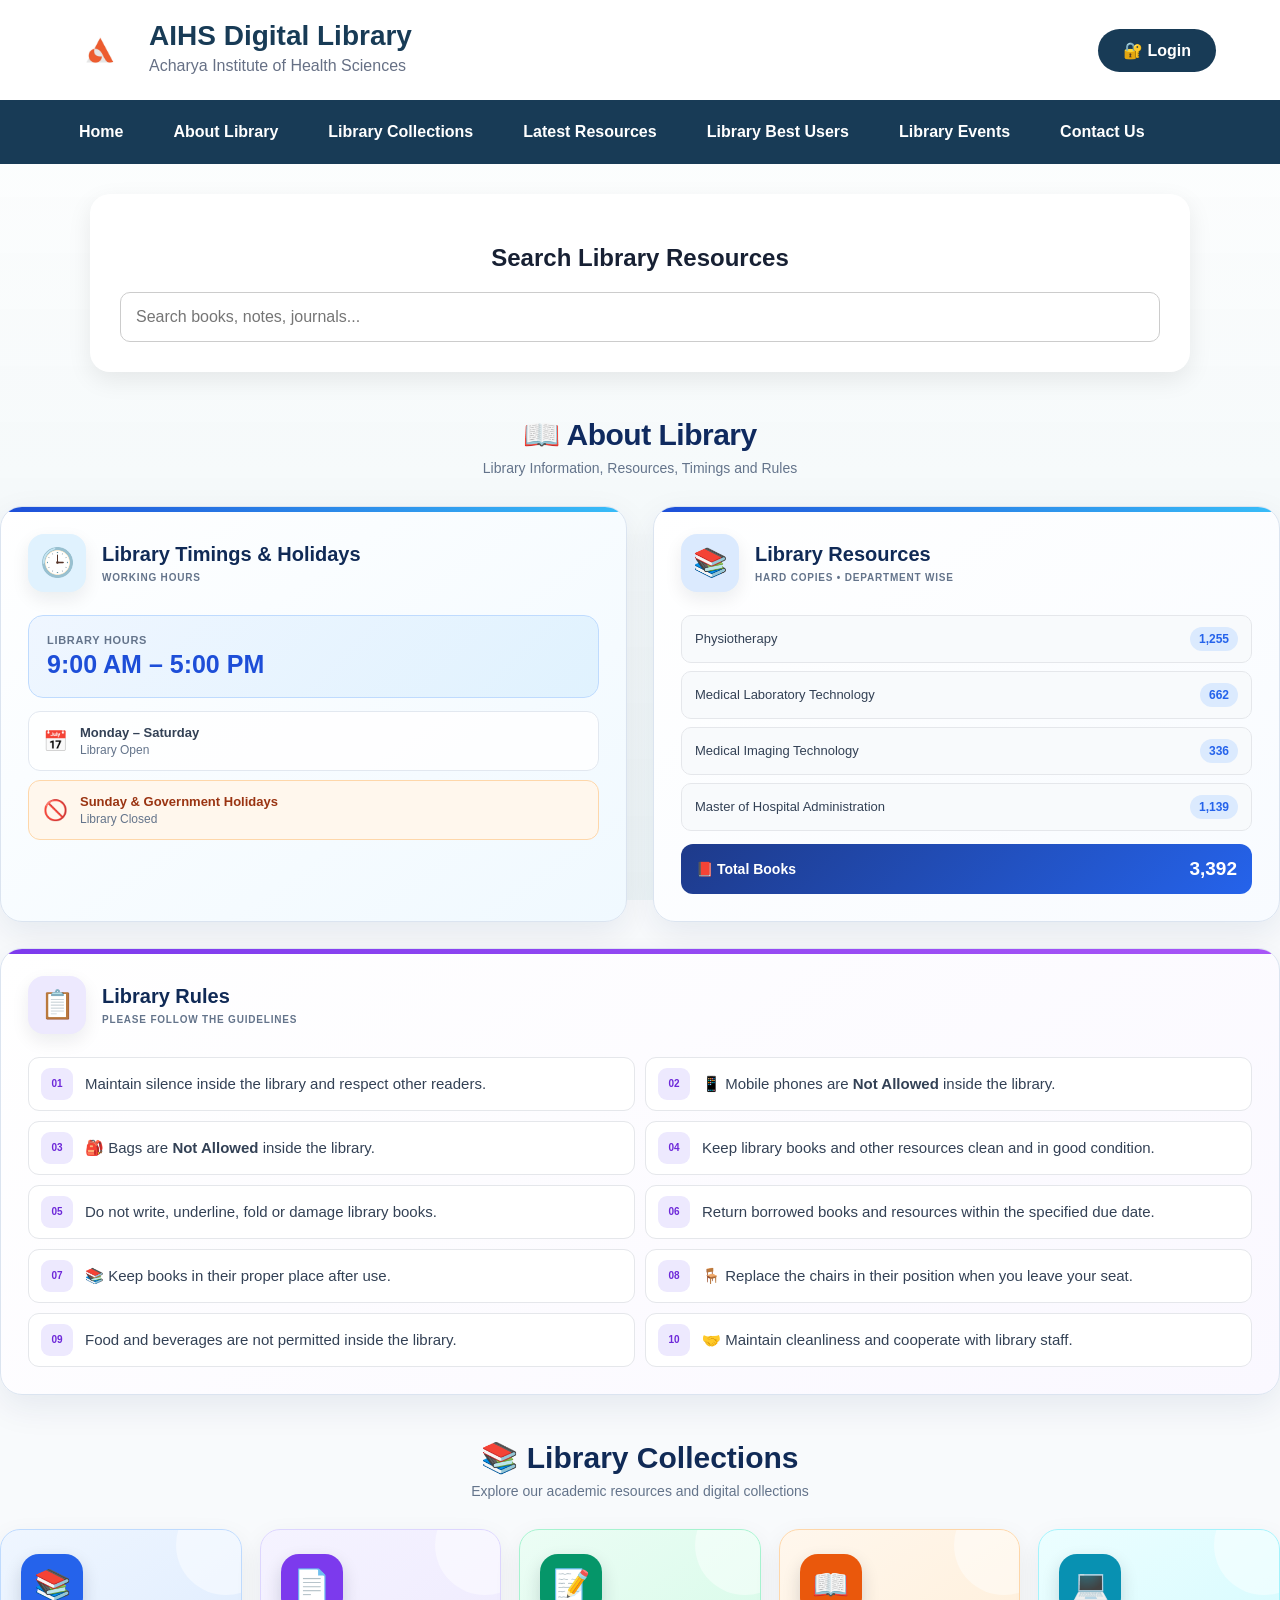
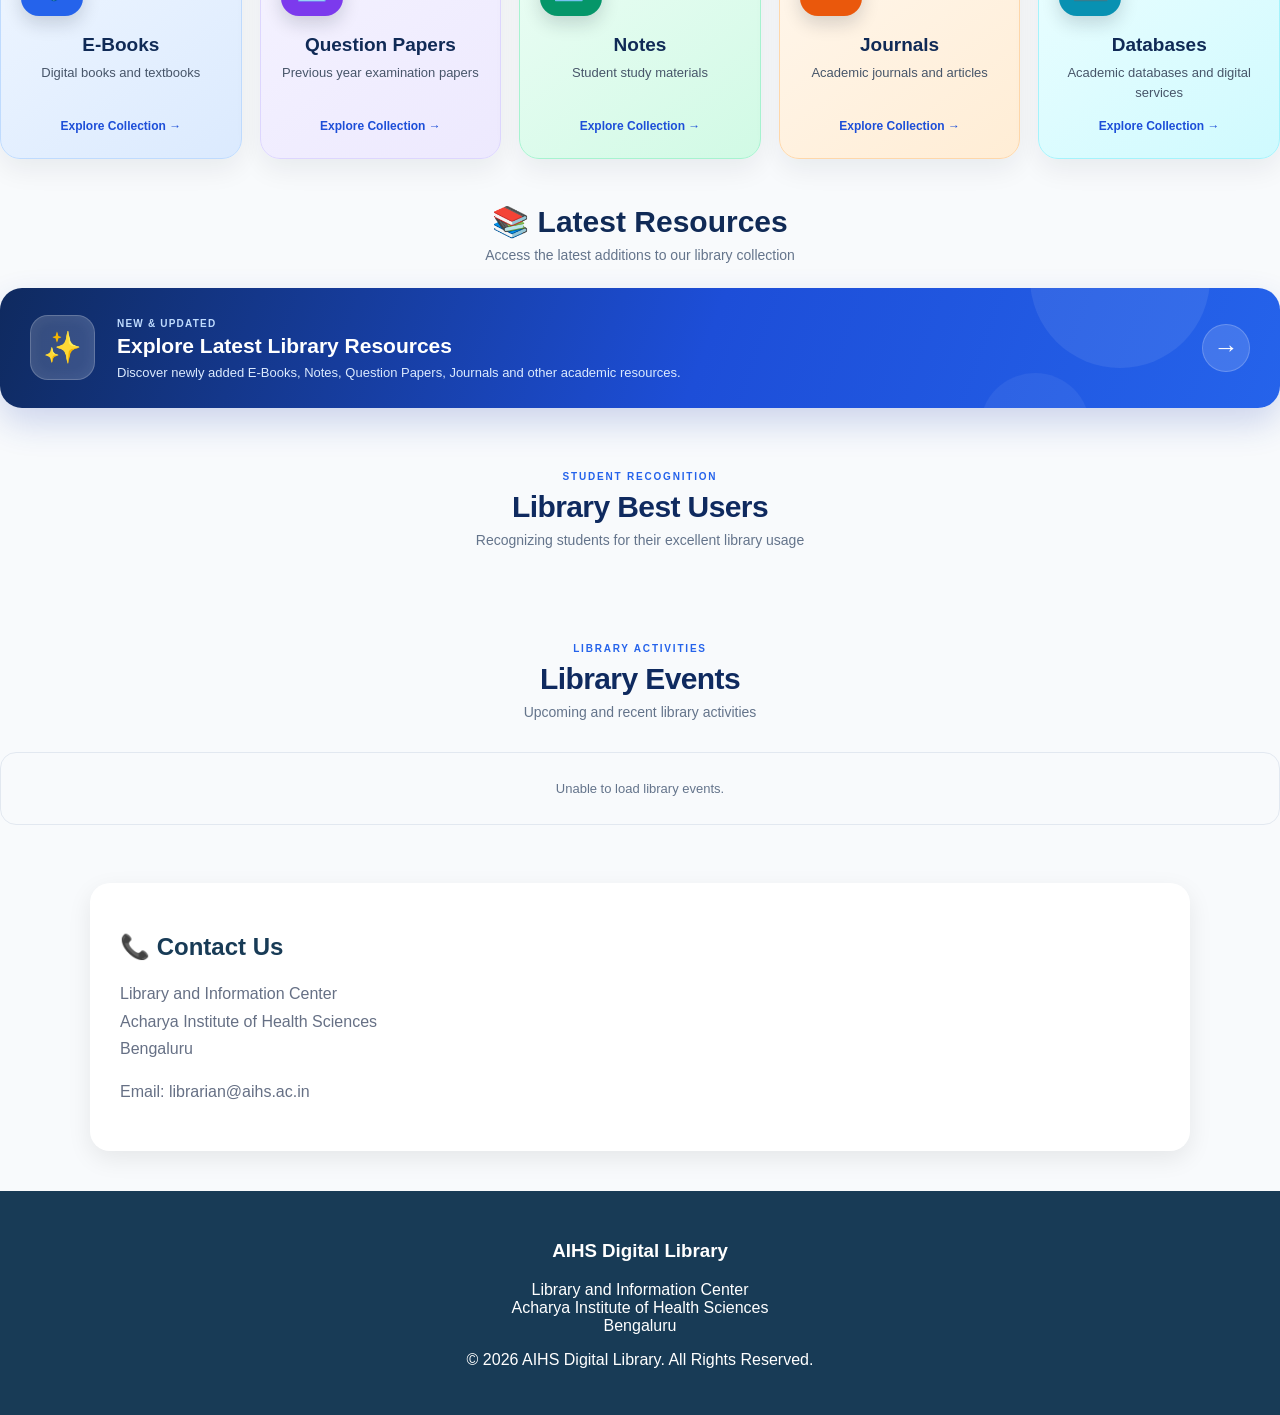
==== commit f0bfb514: "Refactor event modal to best user modal" ====
--- a/administration.html
+++ b/administration.html
@@ -289,14 +289,21 @@
                     actively using library resources.
                 </p>
 
-                <div
-                    id="bestUsersList"
-                    class="admin-activity-list"
-                >
-
-                    Loading Best Users...
-
-                </div>
+               <button
+ type="button"
+ class="admin-event-add-btn"
+ onclick="openBestUserForm()"
+>
+➕ Add Best User
+</button>
+
+
+<div
+ id="bestUsersList"
+ class="admin-activity-list"
+>
+Loading Best Users...
+</div>
 
             </div>
 
@@ -347,34 +354,130 @@
 
             Loading Events...
 
-        </div>
+               </div>
 
     </div>
 
 </div>
 
 
- <!-- =========================================
+<!-- ===============================
+     BEST USER FORM MODAL
+     =============================== -->
+
+<div id="bestUserModal" class="event-modal hidden">
+
+    <div class="event-modal-box">
+
+        <div class="event-modal-header">
+
+            <h2 id="bestUserModalTitle">
+                ➕ Add Best User
+            </h2>
+
+            <button
+                type="button"
+                onclick="closeBestUserForm()"
+                class="modal-close"
+            >
+                ✕
+            </button>
+
+        </div>
+
+
+        <form id="bestUserForm">
+
+            <input
+                type="hidden"
+                id="bestUserId"
+            >
+
+
+            <label>
+                Department
+            </label>
+
+            <select id="bestUserDepartment" required>
+
+                <option value="">
+                    Select Department
+                </option>
+
+                <option>BPT</option>
+                <option>BMLT</option>
+                <option>BMIT</option>
+                <option>MHA</option>
+
+            </select>
+
+
+            <label>
+                Year
+            </label>
+
+            <select id="bestUserYear" required>
+
+                <option value="">
+                    Select Year
+                </option>
+
+                <option>1st Year</option>
+                <option>2nd Year</option>
+                <option>3rd Year</option>
+                <option>4th Year</option>
+
+            </select>
+
+
+            <label>
+                Student Names
+            </label>
+
+            <input
+                type="text"
+                id="bestUserNames"
+                placeholder="Enter student names"
+                required
+            >
+
+
+            <div id="bestUserFormMsg"></div>
+
+
+            <button
+                type="submit"
+                class="primary"
+            >
+                💾 Save Best User
+            </button>
+
+        </form>
+
+    </div>
+
+</div>
+
+
+
+<!-- ===============================
      EVENT FORM MODAL
-========================================= -->
-
-<div
-    id="eventModal"
-    class="event-modal hidden"
->
+     =============================== -->
+
+<div id="eventModal" class="event-modal hidden">
 
     <div class="event-modal-box">
 
         <div class="event-modal-header">
 
-            <h2 id="eventFormTitle">
+            <h2 id="eventModalTitle">
                 ➕ Add Library Event
             </h2>
 
             <button
                 type="button"
                 onclick="closeEventForm()"
-                class="event-close-btn"
+                class="modal-close"
             >
                 ✕
             </button>
@@ -384,7 +487,6 @@
 
         <form id="eventForm">
 
-
             <input
                 type="hidden"
                 id="eventId"
@@ -398,115 +500,109 @@
             <input
                 type="text"
                 id="eventTitle"
-                placeholder="Enter event title"
+                placeholder="Example: Quiz Competition"
                 required
             >
 
 
             <label>
-                Category
-            </label>
-
-            <select
+                Event Category
+            </label>
+
+            <input
+                type="text"
                 id="eventCategory"
+                placeholder="Example: Competition"
                 required
             >
 
-                <option value="">
-                    Select Category
-                </option>
-
-                <option value="Quiz">
-                    Quiz
-                </option>
-
-                <option value="Exhibition">
-                    Exhibition
-                </option>
-
-                <option value="Conference">
-                    Conference
-                </option>
-
-                <option value="Workshop">
-                    Workshop
-                </option>
-
-                <option value="Seminar">
-                    Seminar
-                </option>
-
-                <option value="Orientation">
-                    Orientation
-                </option>
-
-                <option value="Other">
-                    Other
-                </option>
-
-            </select>
-
 
             <label>
                 Event Date
             </label>
 
             <input
-                type="date"
+                type="datetime-local"
                 id="eventDate"
                 required
             >
 
 
             <label>
-                Description
+                Event Description
             </label>
 
             <textarea
                 id="eventDescription"
+                placeholder="Enter event description"
                 rows="4"
-                placeholder="Enter event description"
+                required
             ></textarea>
 
 
-            <div class="event-form-actions">
-
-                <button
-                    type="submit"
-                    id="eventSaveBtn"
-                >
-                    💾 Save Event
-                </button>
-
-                <button
-                    type="button"
-                    onclick="closeEventForm()"
-                    class="event-cancel-btn"
-                >
-                    Cancel
-                </button>
-
-            </div>
-
-
-            <div
-                id="eventFormMsg"
-                class="event-form-msg"
-            ></div>
-
+            <!-- IMAGE 1 -->
+
+            <label>
+                Event Image 1
+            </label>
+
+            <input
+                type="file"
+                id="eventImage1"
+                accept="image/*"
+            >
+
+
+            <!-- IMAGE 2 -->
+
+            <label>
+                Event Image 2
+            </label>
+
+            <input
+                type="file"
+                id="eventImage2"
+                accept="image/*"
+            >
+
+
+            <!-- IMAGE 3 -->
+
+            <label>
+                Event Image 3
+            </label>
+
+            <input
+                type="file"
+                id="eventImage3"
+                accept="image/*"
+            >
+
+
+            <p class="event-image-note">
+                📸 You can add up to 3 images. They will automatically slide on the public home page.
+            </p>
+
+
+            <div id="eventFormMsg"></div>
+
+
+            <button
+                type="submit"
+                id="eventSaveBtn"
+                class="primary"
+            >
+                💾 Save Event
+            </button>
 
         </form>
 
     </div>
 
-</div>       
-    
-    
+</div>
 
 </main>
 
-
-
 <script src="admin.js"></script>
 
 
--- a/styles.css
+++ b/styles.css
@@ -3213,3 +3213,2142 @@
     }
 
 }
+
+/* =====================================================
+   ADMIN LIBRARY EVENTS
+===================================================== */
+
+.admin-event-add-btn {
+    border: none;
+    background: #2563eb;
+    color: #ffffff;
+
+    padding: 10px 16px;
+
+    border-radius: 9px;
+
+    font-size: 13px;
+    font-weight: 600;
+
+    cursor: pointer;
+
+    margin-bottom: 16px;
+
+    transition: 0.2s ease;
+}
+
+.admin-event-add-btn:hover {
+    background: #1d4ed8;
+    transform: translateY(-1px);
+}
+
+
+.admin-event-item {
+    display: flex;
+    align-items: flex-start;
+    justify-content: space-between;
+
+    gap: 16px;
+
+    background: #ffffff;
+
+    border: 1px solid #e2e8f0;
+
+    border-radius: 12px;
+
+    padding: 15px;
+
+    margin-bottom: 10px;
+}
+
+
+.admin-event-info {
+    flex: 1;
+}
+
+
+.admin-event-info h4 {
+    margin: 0 0 6px;
+
+    color: #172554;
+
+    font-size: 15px;
+}
+
+
+.admin-event-meta {
+    color: #2563eb;
+
+    font-size: 12px;
+
+    font-weight: 600;
+
+    margin-bottom: 7px;
+}
+
+
+.admin-event-info p {
+    margin: 0;
+
+    color: #64748b;
+
+    font-size: 13px;
+
+    line-height: 1.5;
+}
+
+
+.admin-event-actions {
+    display: flex;
+
+    gap: 7px;
+
+    flex-shrink: 0;
+}
+
+
+.admin-event-actions button {
+    border: none;
+
+    padding: 7px 10px;
+
+    border-radius: 7px;
+
+    background: #eff6ff;
+
+    color: #1d4ed8;
+
+    font-size: 12px;
+
+    font-weight: 600;
+
+    cursor: pointer;
+}
+
+
+.admin-event-actions .event-delete-btn {
+    background: #fef2f2;
+
+    color: #dc2626;
+}
+
+
+.admin-empty-event {
+    background: #f8fafc;
+
+    border: 1px dashed #cbd5e1;
+
+    border-radius: 10px;
+
+    padding: 15px;
+
+    text-align: center;
+
+    color: #64748b;
+
+    font-size: 13px;
+}
+
+
+/* =====================================================
+   EVENT MODAL
+===================================================== */
+
+.event-modal {
+    position: fixed;
+
+    inset: 0;
+
+    background: rgba(15, 23, 42, 0.55);
+
+    display: flex;
+
+    align-items: center;
+
+    justify-content: center;
+
+    padding: 20px;
+
+    z-index: 9999;
+}
+
+
+.event-modal.hidden {
+    display: none;
+}
+
+
+.event-modal-box {
+    width: 100%;
+
+    max-width: 520px;
+
+    background: #ffffff;
+
+    border-radius: 18px;
+
+    padding: 25px;
+
+    box-shadow:
+        0 25px 60px rgba(15, 23, 42, 0.25);
+}
+
+
+.event-modal-header {
+    display: flex;
+
+    align-items: center;
+
+    justify-content: space-between;
+
+    margin-bottom: 20px;
+}
+
+
+.event-modal-header h2 {
+    margin: 0;
+
+    color: #172554;
+
+    font-size: 21px;
+}
+
+
+.event-close-btn {
+    border: none;
+
+    background: #f1f5f9;
+
+    color: #475569;
+
+    width: 34px;
+    height: 34px;
+
+    border-radius: 8px;
+
+    cursor: pointer;
+
+    font-size: 16px;
+}
+
+
+.event-modal-box label {
+    display: block;
+
+    margin: 14px 0 6px;
+
+    color: #334155;
+
+    font-size: 13px;
+
+    font-weight: 600;
+}
+
+
+.event-modal-box input,
+.event-modal-box select,
+.event-modal-box textarea {
+    width: 100%;
+
+    box-sizing: border-box;
+
+    border: 1px solid #cbd5e1;
+
+    border-radius: 9px;
+
+    padding: 11px 12px;
+
+    font-size: 14px;
+
+    outline: none;
+}
+
+
+.event-modal-box input:focus,
+.event-modal-box select:focus,
+.event-modal-box textarea:focus {
+    border-color: #2563eb;
+
+    box-shadow:
+        0 0 0 3px rgba(37, 99, 235, 0.10);
+}
+
+
+.event-form-actions {
+    display: flex;
+
+    gap: 10px;
+
+    margin-top: 20px;
+}
+
+
+.event-form-actions button {
+    border: none;
+
+    border-radius: 9px;
+
+    padding: 11px 18px;
+
+    cursor: pointer;
+
+    font-weight: 600;
+}
+
+
+#eventSaveBtn {
+    background: #2563eb;
+
+    color: #ffffff;
+}
+
+
+.event-cancel-btn {
+    background: #f1f5f9;
+
+    color: #334155;
+}
+
+
+.event-form-msg {
+    margin-top: 12px;
+
+    font-size: 13px;
+
+    color: #2563eb;
+}
+
+
+/* =====================================================
+   MOBILE
+===================================================== */
+
+@media (max-width: 600px) {
+
+    .admin-event-item {
+        flex-direction: column;
+    }
+
+    .admin-event-actions {
+        width: 100%;
+    }
+
+    .admin-event-actions button {
+        flex: 1;
+    }
+
+    .event-modal-box {
+        padding: 20px;
+    }
+
+}
+
+/* ==============================
+   BEST USERS TABLE
+============================== */
+
+
+.best-users-table{
+
+    width:100%;
+    border-collapse:collapse;
+    margin-top:15px;
+    background:white;
+    border-radius:12px;
+    overflow:hidden;
+
+}
+
+
+
+.best-users-table th{
+
+    background:#2563eb;
+    color:white;
+    padding:12px;
+    text-align:left;
+    font-size:14px;
+
+}
+
+
+
+.best-users-table td{
+
+    padding:12px;
+    border-bottom:1px solid #e5e7eb;
+    color:#334155;
+    font-size:14px;
+
+}
+
+
+
+.best-users-table tr:hover{
+
+    background:#f8fafc;
+
+}
+
+
+
+.best-users-table th:first-child,
+.best-users-table td:first-child{
+
+    width:40%;
+    font-weight:600;
+
+}
+
+#publicResources{
+
+display:flex;
+gap:15px;
+flex-wrap:wrap;
+
+}
+
+
+.latest-item{
+
+background:white;
+padding:12px 18px;
+border-radius:10px;
+box-shadow:0 2px 8px #ddd;
+
+}
+
+/* =========================================
+   PREMIUM ABOUT LIBRARY
+   ========================================= */
+
+.about-library-section {
+    margin-top: 45px;
+    margin-bottom: 45px;
+}
+
+
+/* SECTION TITLE */
+
+.about-library-section .section-title {
+    text-align: center;
+    margin-bottom: 30px;
+}
+
+.about-library-section .section-title h2 {
+    margin: 0 0 8px;
+
+    color: #0f2a5f;
+
+    font-size: 30px;
+    font-weight: 800;
+
+    letter-spacing: -0.5px;
+}
+
+.about-library-section .section-title p {
+    margin: 0;
+
+    color: #64748b;
+
+    font-size: 14px;
+}
+
+
+/* =========================================
+   THREE CARDS
+   ========================================= */
+
+.about-cards-grid {
+    display: grid;
+
+    grid-template-columns:
+        repeat(2, minmax(0, 1fr));
+
+    gap: 26px;
+}
+
+
+/* =========================================
+   PREMIUM CARD
+   ========================================= */
+
+.about-premium-card {
+    position: relative;
+
+    overflow: hidden;
+
+    background: #ffffff;
+
+    border-radius: 22px;
+
+    padding: 27px;
+
+    border: 1px solid #dbe4f0;
+
+    box-shadow:
+        0 12px 35px rgba(15, 42, 95, 0.08);
+
+    transition:
+        transform 0.25s ease,
+        box-shadow 0.25s ease,
+        border-color 0.25s ease;
+}
+
+.about-premium-card:hover {
+    transform: translateY(-5px);
+
+    border-color: #93c5fd;
+
+    box-shadow:
+        0 20px 45px rgba(15, 42, 95, 0.13);
+}
+
+
+/* TOP COLOR STRIPE */
+
+.about-premium-card::before {
+    content: "";
+
+    position: absolute;
+
+    top: 0;
+    left: 0;
+    right: 0;
+
+    height: 5px;
+
+    background: linear-gradient(
+        90deg,
+        #1d4ed8,
+        #38bdf8
+    );
+}
+
+
+/* =========================================
+   CARD HEADER
+   ========================================= */
+
+.premium-card-top {
+    display: flex;
+
+    align-items: center;
+
+    gap: 16px;
+
+    margin-bottom: 23px;
+}
+
+
+.premium-icon {
+    width: 58px;
+    height: 58px;
+
+    min-width: 58px;
+
+    display: flex;
+
+    align-items: center;
+    justify-content: center;
+
+    border-radius: 16px;
+
+    font-size: 28px;
+
+    box-shadow:
+        0 7px 18px rgba(15, 23, 42, 0.08);
+}
+
+
+.timing-icon {
+    background: #e0f2fe;
+}
+
+
+.resource-icon {
+    background: #dbeafe;
+}
+
+
+.rules-icon {
+    background: #ede9fe;
+}
+
+
+.premium-card-top h3 {
+    margin: 0 0 6px;
+
+    color: #102a56;
+
+    font-size: 20px;
+
+    font-weight: 750;
+}
+
+
+.card-label {
+    display: block;
+
+    color: #64748b;
+
+    font-size: 10px;
+
+    font-weight: 800;
+
+    letter-spacing: 0.8px;
+}
+
+
+/* =========================================
+   TIMINGS CARD
+   ========================================= */
+
+.timing-card {
+    background:
+        linear-gradient(
+            145deg,
+            #ffffff 0%,
+            #f0f9ff 100%
+        );
+}
+
+
+.timing-highlight {
+    padding: 18px;
+
+    margin-bottom: 13px;
+
+    background:
+        linear-gradient(
+            135deg,
+            #eff6ff,
+            #e0f2fe
+        );
+
+    border: 1px solid #bfdbfe;
+
+    border-radius: 15px;
+}
+
+
+.timing-small {
+    display: block;
+
+    margin-bottom: 4px;
+
+    color: #64748b;
+
+    font-size: 11px;
+
+    font-weight: 700;
+
+    text-transform: uppercase;
+
+    letter-spacing: 0.7px;
+}
+
+
+.timing-highlight strong {
+    display: block;
+
+    color: #1d4ed8;
+
+    font-size: 25px;
+
+    font-weight: 800;
+}
+
+
+.timing-day,
+.timing-holiday {
+    display: flex;
+
+    align-items: center;
+
+    gap: 12px;
+
+    padding: 13px 14px;
+
+    margin-top: 9px;
+
+    background: rgba(255,255,255,0.85);
+
+    border: 1px solid #e2e8f0;
+
+    border-radius: 12px;
+}
+
+
+.timing-day > span,
+.timing-holiday > span {
+    font-size: 20px;
+}
+
+
+.timing-day strong,
+.timing-holiday strong {
+    display: block;
+
+    color: #334155;
+
+    font-size: 13px;
+}
+
+
+.timing-day small,
+.timing-holiday small {
+    display: block;
+
+    margin-top: 3px;
+
+    color: #64748b;
+
+    font-size: 12px;
+}
+
+
+.timing-holiday {
+    background: #fff7ed;
+
+    border-color: #fed7aa;
+}
+
+
+.timing-holiday strong {
+    color: #9a3412;
+}
+
+
+/* =========================================
+   RESOURCE CARD
+   ========================================= */
+
+.resource-card {
+    background:
+        linear-gradient(
+            145deg,
+            #ffffff 0%,
+            #f8fbff 100%
+        );
+}
+
+
+.department-list {
+    display: flex;
+
+    flex-direction: column;
+
+    gap: 8px;
+}
+
+
+.department-row {
+    display: flex;
+
+    align-items: center;
+
+    justify-content: space-between;
+
+    gap: 15px;
+
+    padding: 11px 13px;
+
+    background: #f8fafc;
+
+    border: 1px solid #e5e7eb;
+
+    border-radius: 10px;
+
+    color: #334155;
+
+    font-size: 13px;
+}
+
+
+.department-row span {
+    line-height: 1.4;
+}
+
+
+.department-row strong {
+    flex-shrink: 0;
+
+    color: #2563eb;
+
+    background: #dbeafe;
+
+    padding: 5px 9px;
+
+    border-radius: 20px;
+
+    font-size: 12px;
+}
+
+
+.total-books {
+    display: flex;
+
+    align-items: center;
+
+    justify-content: space-between;
+
+    margin-top: 13px;
+
+    padding: 14px 15px;
+
+    background:
+        linear-gradient(
+            135deg,
+            #1e3a8a,
+            #2563eb
+        );
+
+    border-radius: 12px;
+
+    color: #ffffff;
+
+    font-size: 14px;
+
+    font-weight: 700;
+}
+
+
+.total-books strong {
+    font-size: 19px;
+}
+
+
+/* =========================================
+   RULES CARD
+   ========================================= */
+
+.rules-card {
+
+    grid-column: 1 / -1;
+
+    background:
+        linear-gradient(
+            145deg,
+            #ffffff 0%,
+            #faf8ff 100%
+        );
+}
+
+
+.rules-card::before {
+    background:
+        linear-gradient(
+            90deg,
+            #7c3aed,
+            #a855f7
+        );
+}
+
+
+.rules-list {
+    display: grid;
+
+    grid-template-columns:
+        repeat(2, minmax(0, 1fr));
+
+    gap: 10px;
+}
+
+
+.rule-row {
+    display: flex;
+
+    align-items: center;
+
+    gap: 12px;
+
+    min-height: 48px;
+
+    padding: 10px 12px;
+
+    background: #ffffff;
+
+    border: 1px solid #e5e7eb;
+
+    border-radius: 11px;
+
+    color: #334155;
+
+    font-size: 15px;
+
+    line-height: 1.45;
+
+    transition:
+        background 0.2s ease,
+        border-color 0.2s ease,
+        transform 0.2s ease;
+}
+
+
+.rule-row:hover {
+    background: #f5f3ff;
+
+    border-color: #c4b5fd;
+
+    transform: translateX(2px);
+}
+
+
+.rule-number {
+    display: flex;
+
+    align-items: center;
+    justify-content: center;
+
+    width: 32px;
+    height: 32px;
+
+    min-width: 32px;
+
+    background: #ede9fe;
+
+    color: #6d28d9;
+
+    border-radius: 9px;
+
+    font-size: 10px;
+
+    font-weight: 800;
+}
+
+
+/* =========================================
+   RESPONSIVE
+   ========================================= */
+
+@media (max-width: 850px) {
+
+    .about-cards-grid {
+        grid-template-columns: 1fr;
+    }
+
+    .rules-card {
+        grid-column: auto;
+    }
+
+    .rules-list {
+        grid-template-columns: 1fr;
+    }
+
+}
+
+
+@media (max-width: 500px) {
+
+    .about-library-section {
+        margin-top: 30px;
+    }
+
+    .about-library-section .section-title h2 {
+        font-size: 25px;
+    }
+
+    .about-premium-card {
+        padding: 20px;
+
+        border-radius: 18px;
+    }
+
+    .premium-card-top {
+        gap: 12px;
+    }
+
+    .premium-icon {
+        width: 50px;
+        height: 50px;
+
+        min-width: 50px;
+
+        font-size: 24px;
+    }
+
+    .premium-card-top h3 {
+        font-size: 18px;
+    }
+
+    .timing-highlight strong {
+        font-size: 21px;
+    }
+
+    .department-row {
+        font-size: 12px;
+    }
+
+}
+
+/* =========================================
+   PREMIUM LIBRARY COLLECTIONS
+   ========================================= */
+
+.collections-section {
+    margin-top: 45px;
+    margin-bottom: 45px;
+}
+
+
+.collections-section .section-title {
+    text-align: center;
+    margin-bottom: 30px;
+}
+
+.collections-section .section-title h2 {
+    margin: 0 0 8px;
+
+    color: #102a56;
+
+    font-size: 30px;
+    font-weight: 800;
+}
+
+.collections-section .section-title p {
+    margin: 0;
+
+    color: #64748b;
+
+    font-size: 14px;
+}
+
+
+/* GRID */
+
+.collections-grid {
+    display: grid;
+
+    grid-template-columns:
+        repeat(5, minmax(0, 1fr));
+
+    gap: 18px;
+}
+
+
+/* CARD */
+
+.collection-card {
+    position: relative;
+
+    min-height: 230px;
+
+    padding: 24px 20px;
+
+    border-radius: 20px;
+
+    border: 1px solid transparent;
+
+    cursor: pointer;
+
+    overflow: hidden;
+
+    display: flex;
+
+    flex-direction: column;
+
+    justify-content: space-between;
+
+    box-shadow:
+        0 10px 28px rgba(15, 23, 42, 0.07);
+
+    transition:
+        transform 0.28s ease,
+        box-shadow 0.28s ease,
+        border-color 0.28s ease;
+}
+
+
+.collection-card:hover {
+    transform: translateY(-7px);
+
+    box-shadow:
+        0 20px 40px rgba(15, 23, 42, 0.13);
+}
+
+
+/* TOP DECORATIVE GLOW */
+
+.collection-card::after {
+    content: "";
+
+    position: absolute;
+
+    width: 100px;
+    height: 100px;
+
+    right: -35px;
+    top: -35px;
+
+    border-radius: 50%;
+
+    background: rgba(255,255,255,0.45);
+}
+
+
+/* =========================================
+   DIFFERENT CARD COLORS
+   ========================================= */
+
+
+/* BLUE */
+
+.collection-ebooks {
+    background:
+        linear-gradient(
+            145deg,
+            #eff6ff,
+            #dbeafe
+        );
+
+    border-color: #bfdbfe;
+}
+
+.collection-ebooks .collection-icon {
+    background: #2563eb;
+}
+
+
+/* PURPLE */
+
+.collection-papers {
+    background:
+        linear-gradient(
+            145deg,
+            #f5f3ff,
+            #ede9fe
+        );
+
+    border-color: #ddd6fe;
+}
+
+.collection-papers .collection-icon {
+    background: #7c3aed;
+}
+
+
+/* GREEN */
+
+.collection-notes {
+    background:
+        linear-gradient(
+            145deg,
+            #ecfdf5,
+            #d1fae5
+        );
+
+    border-color: #a7f3d0;
+}
+
+.collection-notes .collection-icon {
+    background: #059669;
+}
+
+
+/* ORANGE */
+
+.collection-journals {
+    background:
+        linear-gradient(
+            145deg,
+            #fff7ed,
+            #ffedd5
+        );
+
+    border-color: #fed7aa;
+}
+
+.collection-journals .collection-icon {
+    background: #ea580c;
+}
+
+
+/* CYAN */
+
+.collection-databases {
+    background:
+        linear-gradient(
+            145deg,
+            #ecfeff,
+            #cffafe
+        );
+
+    border-color: #a5f3fc;
+}
+
+.collection-databases .collection-icon {
+    background: #0891b2;
+}
+
+
+/* =========================================
+   PREMIUM ICON
+   ========================================= */
+
+.collection-icon {
+    position: relative;
+    z-index: 2;
+
+    width: 62px;
+    height: 62px;
+
+    display: flex;
+
+    align-items: center;
+    justify-content: center;
+
+    border-radius: 18px;
+
+    color: #ffffff;
+
+    font-size: 30px;
+
+    box-shadow:
+        0 8px 18px rgba(15, 23, 42, 0.16);
+
+    transition:
+        transform 0.28s ease;
+}
+
+
+.collection-card:hover .collection-icon {
+    transform:
+        scale(1.08)
+        rotate(-3deg);
+}
+
+
+/* =========================================
+   CONTENT
+   ========================================= */
+
+.collection-content {
+    position: relative;
+    z-index: 2;
+}
+
+
+.collection-content h3 {
+    margin: 18px 0 7px;
+
+    color: #102a56;
+
+    font-size: 19px;
+
+    font-weight: 800;
+}
+
+
+.collection-content p {
+    margin: 0;
+
+    color: #475569;
+
+    font-size: 13px;
+
+    line-height: 1.55;
+
+    min-height: 40px;
+}
+
+
+.collection-link {
+    display: inline-block;
+
+    margin-top: 16px;
+
+    color: #1d4ed8;
+
+    font-size: 12px;
+
+    font-weight: 750;
+}
+
+
+/* =========================================
+   RESPONSIVE
+   ========================================= */
+
+@media (max-width: 1100px) {
+
+    .collections-grid {
+        grid-template-columns:
+            repeat(3, minmax(0, 1fr));
+    }
+
+}
+
+
+@media (max-width: 700px) {
+
+    .collections-grid {
+        grid-template-columns:
+            repeat(2, minmax(0, 1fr));
+
+        gap: 14px;
+    }
+
+    .collection-card {
+        min-height: 210px;
+
+        padding: 20px 17px;
+    }
+
+}
+
+
+@media (max-width: 480px) {
+
+    .collections-grid {
+        grid-template-columns: 1fr;
+    }
+
+    .collection-card {
+        min-height: 180px;
+    }
+
+}
+
+/* =========================================
+   PREMIUM LATEST RESOURCES BAR
+   ========================================= */
+
+.latest-resources-section {
+    margin-top: 45px;
+    margin-bottom: 45px;
+}
+
+
+.latest-resources-section .section-title {
+    text-align: center;
+    margin-bottom: 25px;
+}
+
+.latest-resources-section .section-title h2 {
+    margin: 0 0 8px;
+
+    color: #102a56;
+
+    font-size: 30px;
+    font-weight: 800;
+}
+
+.latest-resources-section .section-title p {
+    margin: 0;
+
+    color: #64748b;
+
+    font-size: 14px;
+}
+
+
+/* =========================================
+   MAIN BAR
+   ========================================= */
+
+.latest-resource-bar {
+    position: relative;
+
+    display: flex;
+    align-items: center;
+
+    gap: 22px;
+
+    padding: 25px 30px;
+
+    min-height: 105px;
+
+    background:
+        linear-gradient(
+            110deg,
+            #0f2a5f 0%,
+            #1d4ed8 55%,
+            #2563eb 100%
+        );
+
+    border-radius: 22px;
+
+    cursor: pointer;
+
+    overflow: hidden;
+
+    box-shadow:
+        0 15px 35px rgba(30, 64, 175, 0.20);
+
+    transition:
+        transform 0.28s ease,
+        box-shadow 0.28s ease;
+}
+
+
+.latest-resource-bar:hover {
+    transform: translateY(-4px);
+
+    box-shadow:
+        0 22px 45px rgba(30, 64, 175, 0.28);
+}
+
+
+/* DECORATIVE CIRCLES */
+
+.latest-resource-bar::before {
+    content: "";
+
+    position: absolute;
+
+    width: 180px;
+    height: 180px;
+
+    right: 70px;
+    top: -100px;
+
+    border-radius: 50%;
+
+    background: rgba(255,255,255,0.08);
+}
+
+
+.latest-resource-bar::after {
+    content: "";
+
+    position: absolute;
+
+    width: 110px;
+    height: 110px;
+
+    right: 190px;
+    bottom: -75px;
+
+    border-radius: 50%;
+
+    background: rgba(255,255,255,0.06);
+}
+
+
+/* =========================================
+   ICON
+   ========================================= */
+
+.latest-resource-icon {
+    position: relative;
+    z-index: 2;
+
+    width: 65px;
+    height: 65px;
+
+    min-width: 65px;
+
+    display: flex;
+    align-items: center;
+    justify-content: center;
+
+    background: rgba(255,255,255,0.16);
+
+    border: 1px solid rgba(255,255,255,0.22);
+
+    border-radius: 18px;
+
+    font-size: 31px;
+
+    box-shadow:
+        inset 0 0 15px rgba(255,255,255,0.08);
+}
+
+
+/* =========================================
+   CONTENT
+   ========================================= */
+
+.latest-resource-content {
+    position: relative;
+    z-index: 2;
+
+    flex: 1;
+}
+
+
+.latest-resource-label {
+    display: inline-block;
+
+    margin-bottom: 5px;
+
+    color: #bfdbfe;
+
+    font-size: 10px;
+
+    font-weight: 800;
+
+    letter-spacing: 1.2px;
+}
+
+
+.latest-resource-content h3 {
+    margin: 0 0 5px;
+
+    color: #ffffff;
+
+    font-size: 21px;
+
+    font-weight: 800;
+}
+
+
+.latest-resource-content p {
+    margin: 0;
+
+    color: #dbeafe;
+
+    font-size: 13px;
+
+    line-height: 1.5;
+}
+
+
+/* =========================================
+   ARROW
+   ========================================= */
+
+.latest-resource-arrow {
+    position: relative;
+    z-index: 2;
+
+    width: 48px;
+    height: 48px;
+
+    min-width: 48px;
+
+    display: flex;
+    align-items: center;
+    justify-content: center;
+
+    background: rgba(255,255,255,0.14);
+
+    border: 1px solid rgba(255,255,255,0.20);
+
+    border-radius: 50%;
+
+    color: #ffffff;
+
+    font-size: 25px;
+
+    transition:
+        transform 0.25s ease,
+        background 0.25s ease;
+}
+
+
+.latest-resource-bar:hover
+.latest-resource-arrow {
+    transform: translateX(5px);
+
+    background: rgba(255,255,255,0.22);
+}
+
+
+/* =========================================
+   MOBILE
+   ========================================= */
+
+@media (max-width: 600px) {
+
+    .latest-resource-bar {
+        gap: 15px;
+
+        padding: 20px;
+
+        min-height: auto;
+
+        border-radius: 18px;
+    }
+
+    .latest-resource-icon {
+        width: 52px;
+        height: 52px;
+
+        min-width: 52px;
+
+        font-size: 25px;
+
+        border-radius: 14px;
+    }
+
+    .latest-resource-content h3 {
+        font-size: 17px;
+    }
+
+    .latest-resource-content p {
+        font-size: 12px;
+    }
+
+    .latest-resource-arrow {
+        width: 40px;
+        height: 40px;
+
+        min-width: 40px;
+
+        font-size: 20px;
+    }
+
+}
+
+/* =========================================================
+   PROFESSIONAL LIBRARY BEST USERS
+   ========================================================= */
+
+.best-users-section,
+.library-events-section {
+    margin-top: 58px;
+    margin-bottom: 58px;
+}
+
+
+/* SECTION TITLE */
+
+.best-users-section .section-title,
+.library-events-section .section-title {
+    text-align: center;
+    margin-bottom: 32px;
+}
+
+.section-kicker {
+    display: inline-block;
+
+    margin-bottom: 8px;
+
+    color: #2563eb;
+
+    font-size: 10px;
+    font-weight: 800;
+
+    letter-spacing: 1.8px;
+
+    text-transform: uppercase;
+}
+
+.best-users-section .section-title h2,
+.library-events-section .section-title h2 {
+    margin: 0 0 8px;
+
+    color: #0f2a5f;
+
+    font-size: 30px;
+    font-weight: 800;
+
+    letter-spacing: -0.6px;
+}
+
+.best-users-section .section-title p,
+.library-events-section .section-title p {
+    margin: 0;
+
+    color: #64748b;
+
+    font-size: 14px;
+}
+
+
+/* =========================================================
+   BEST USERS
+   ========================================================= */
+
+.professional-users-grid {
+    display: grid;
+    grid-template-columns: repeat(4, minmax(0, 1fr));
+    gap: 18px;
+}
+
+
+/* USER CARD */
+
+.professional-user-card {
+
+    position: relative;
+
+    padding: 25px;
+
+    background: #ffffff;
+
+    border: 1px solid #dbe4f0;
+
+    border-radius: 18px;
+
+    box-shadow:
+        0 8px 25px rgba(15, 42, 95, 0.06);
+
+    overflow: hidden;
+
+    transition:
+        transform 0.25s ease,
+        box-shadow 0.25s ease,
+        border-color 0.25s ease;
+}
+
+.professional-user-card:hover {
+
+    transform: translateY(-5px);
+
+    border-color: #93c5fd;
+
+    box-shadow:
+        0 18px 38px rgba(15, 42, 95, 0.11);
+}
+
+
+/* TOP BLUE LINE */
+
+.professional-user-card::before {
+
+    content: "";
+
+    position: absolute;
+
+    top: 0;
+    left: 0;
+    right: 0;
+
+    height: 4px;
+
+    background:
+        linear-gradient(
+            90deg,
+            #1d4ed8,
+            #38bdf8
+        );
+}
+
+
+/* USER TOP */
+
+.user-professional-top {
+
+    display: flex;
+
+    align-items: center;
+
+    gap: 15px;
+
+    margin-bottom: 21px;
+}
+
+
+/* RANK */
+
+.user-rank {
+
+    width: 48px;
+    height: 48px;
+
+    min-width: 48px;
+
+    display: flex;
+
+    align-items: center;
+    justify-content: center;
+
+    border-radius: 13px;
+
+    background: #eff6ff;
+
+    border: 1px solid #dbeafe;
+
+    color: #1d4ed8;
+
+    font-size: 15px;
+
+    font-weight: 800;
+}
+
+
+/* USER INFO */
+
+.user-professional-name {
+    margin: 0 0 5px;
+    color: #102a56;
+    font-size: 21px;
+    font-weight: 800;
+    letter-spacing: 0.2px;
+}
+
+.user-professional-label {
+    margin: 0;
+    color: #64748b;
+    font-size: 12px;
+    font-weight: 600;
+    line-height: 1.35;
+}
+
+
+/* USER DETAILS */
+
+.user-professional-details {
+
+    display: grid;
+
+    grid-template-columns:
+        repeat(2, minmax(0, 1fr));
+
+    gap: 9px;
+
+    padding-top: 16px;
+
+    border-top: 1px solid #edf2f7;
+}
+
+
+.user-detail-box {
+
+    padding: 10px 11px;
+
+    background: #f8fafc;
+
+    border: 1px solid #eef2f7;
+
+    border-radius: 10px;
+}
+
+
+.user-detail-label {
+
+    display: block;
+
+    margin-bottom: 4px;
+
+    color: #94a3b8;
+
+    font-size: 9px;
+
+    font-weight: 800;
+
+    letter-spacing: .7px;
+
+    text-transform: uppercase;
+}
+
+
+.user-detail-value {
+
+    display: block;
+
+    color: #334155;
+
+    font-size: 12px;
+
+    font-weight: 700;
+
+    line-height: 1.35;
+}
+
+@media (max-width: 1100px) {
+
+    .professional-users-grid {
+        grid-template-columns: repeat(2, minmax(0, 1fr));
+    }
+
+}
+
+@media (max-width: 650px) {
+
+    .professional-users-grid {
+        grid-template-columns: 1fr;
+        gap: 15px;
+    }
+
+}
+
+
+/* =========================================================
+   EVENTS
+   ========================================================= */
+
+.professional-events-grid {
+
+    display: grid;
+
+    grid-template-columns:
+        repeat(3, minmax(0, 1fr));
+
+    gap: 20px;
+}
+
+
+/* EVENT CARD */
+
+.professional-event-card {
+
+    position: relative;
+
+    padding: 24px;
+
+    background: #ffffff;
+
+    border: 1px solid #dbe4f0;
+
+    border-radius: 18px;
+
+    box-shadow:
+        0 8px 25px rgba(15, 42, 95, 0.06);
+
+    overflow: hidden;
+
+    transition:
+        transform 0.25s ease,
+        box-shadow 0.25s ease,
+        border-color 0.25s ease;
+}
+
+.professional-event-card:hover {
+
+    transform: translateY(-5px);
+
+    border-color: #93c5fd;
+
+    box-shadow:
+        0 18px 38px rgba(15, 42, 95, 0.11);
+}
+
+
+/* EVENT TOP */
+
+.event-professional-top {
+
+    display: flex;
+
+    align-items: flex-start;
+
+    justify-content: space-between;
+
+    gap: 15px;
+
+    margin-bottom: 18px;
+}
+
+
+/* EVENT NUMBER */
+
+.event-number {
+
+    width: 45px;
+    height: 45px;
+
+    min-width: 45px;
+
+    display: flex;
+
+    align-items: center;
+    justify-content: center;
+
+    border-radius: 12px;
+
+    background: #f1f5f9;
+
+    border: 1px solid #e2e8f0;
+
+    color: #1d4ed8;
+
+    font-size: 13px;
+
+    font-weight: 800;
+}
+
+
+/* CATEGORY */
+
+.event-professional-category {
+
+    display: inline-block;
+
+    margin-bottom: 6px;
+
+    color: #2563eb;
+
+    font-size: 9px;
+
+    font-weight: 800;
+
+    letter-spacing: 1.2px;
+
+    text-transform: uppercase;
+}
+
+
+/* EVENT TITLE */
+
+.professional-event-card h3 {
+
+    margin: 0;
+
+    color: #102a56;
+
+    font-size: 18px;
+
+    font-weight: 800;
+
+    line-height: 1.35;
+}
+
+
+/* DATE */
+
+.professional-event-date {
+
+    display: flex;
+
+    align-items: center;
+
+    gap: 8px;
+
+    margin-top: 14px;
+
+    padding: 10px 12px;
+
+    background: #f8fafc;
+
+    border: 1px solid #e5e7eb;
+
+    border-radius: 9px;
+
+    color: #475569;
+
+    font-size: 11px;
+
+    font-weight: 700;
+}
+
+
+/* DESCRIPTION */
+
+.professional-event-description {
+
+    margin: 13px 0 0;
+
+    color: #64748b;
+
+    font-size: 12px;
+
+    line-height: 1.6;
+}
+
+
+/* =========================================================
+   LOADING / EMPTY
+   ========================================================= */
+
+.professional-loading {
+
+    grid-column: 1 / -1;
+
+    min-height: 90px;
+
+    display: flex;
+
+    align-items: center;
+    justify-content: center;
+
+    gap: 13px;
+
+    padding: 20px;
+
+    background: #ffffff;
+
+    border: 1px solid #dbe4f0;
+
+    border-radius: 16px;
+
+    color: #64748b;
+
+    font-size: 13px;
+
+    box-shadow:
+        0 6px 20px rgba(15, 42, 95, 0.04);
+}
+
+
+.loading-line {
+
+    width: 28px;
+    height: 28px;
+
+    border-radius: 50%;
+
+    border: 3px solid #dbeafe;
+
+    border-top-color: #2563eb;
+
+    animation:
+        professionalSpin 0.8s linear infinite;
+}
+
+
+@keyframes professionalSpin {
+
+    to {
+        transform: rotate(360deg);
+    }
+
+}
+
+
+.professional-empty {
+
+    grid-column: 1 / -1;
+
+    padding: 28px;
+
+    text-align: center;
+
+    background: #f8fafc;
+
+    border: 1px solid #e2e8f0;
+
+    border-radius: 16px;
+
+    color: #64748b;
+
+    font-size: 13px;
+}
+
+
+/* =========================================================
+   RESPONSIVE
+   ========================================================= */
+
+@media (max-width: 950px) {
+
+    .professional-users-grid,
+    .professional-events-grid {
+
+        grid-template-columns:
+            repeat(2, minmax(0, 1fr));
+
+    }
+
+}
+
+
+@media (max-width: 650px) {
+
+    .professional-users-grid,
+    .professional-events-grid {
+
+        grid-template-columns: 1fr;
+
+        gap: 15px;
+
+    }
+
+    .best-users-section .section-title h2,
+    .library-events-section .section-title h2 {
+
+        font-size: 25px;
+
+    }
+
+    .professional-user-card,
+    .professional-event-card {
+
+        padding: 21px;
+
+    }
+
+}
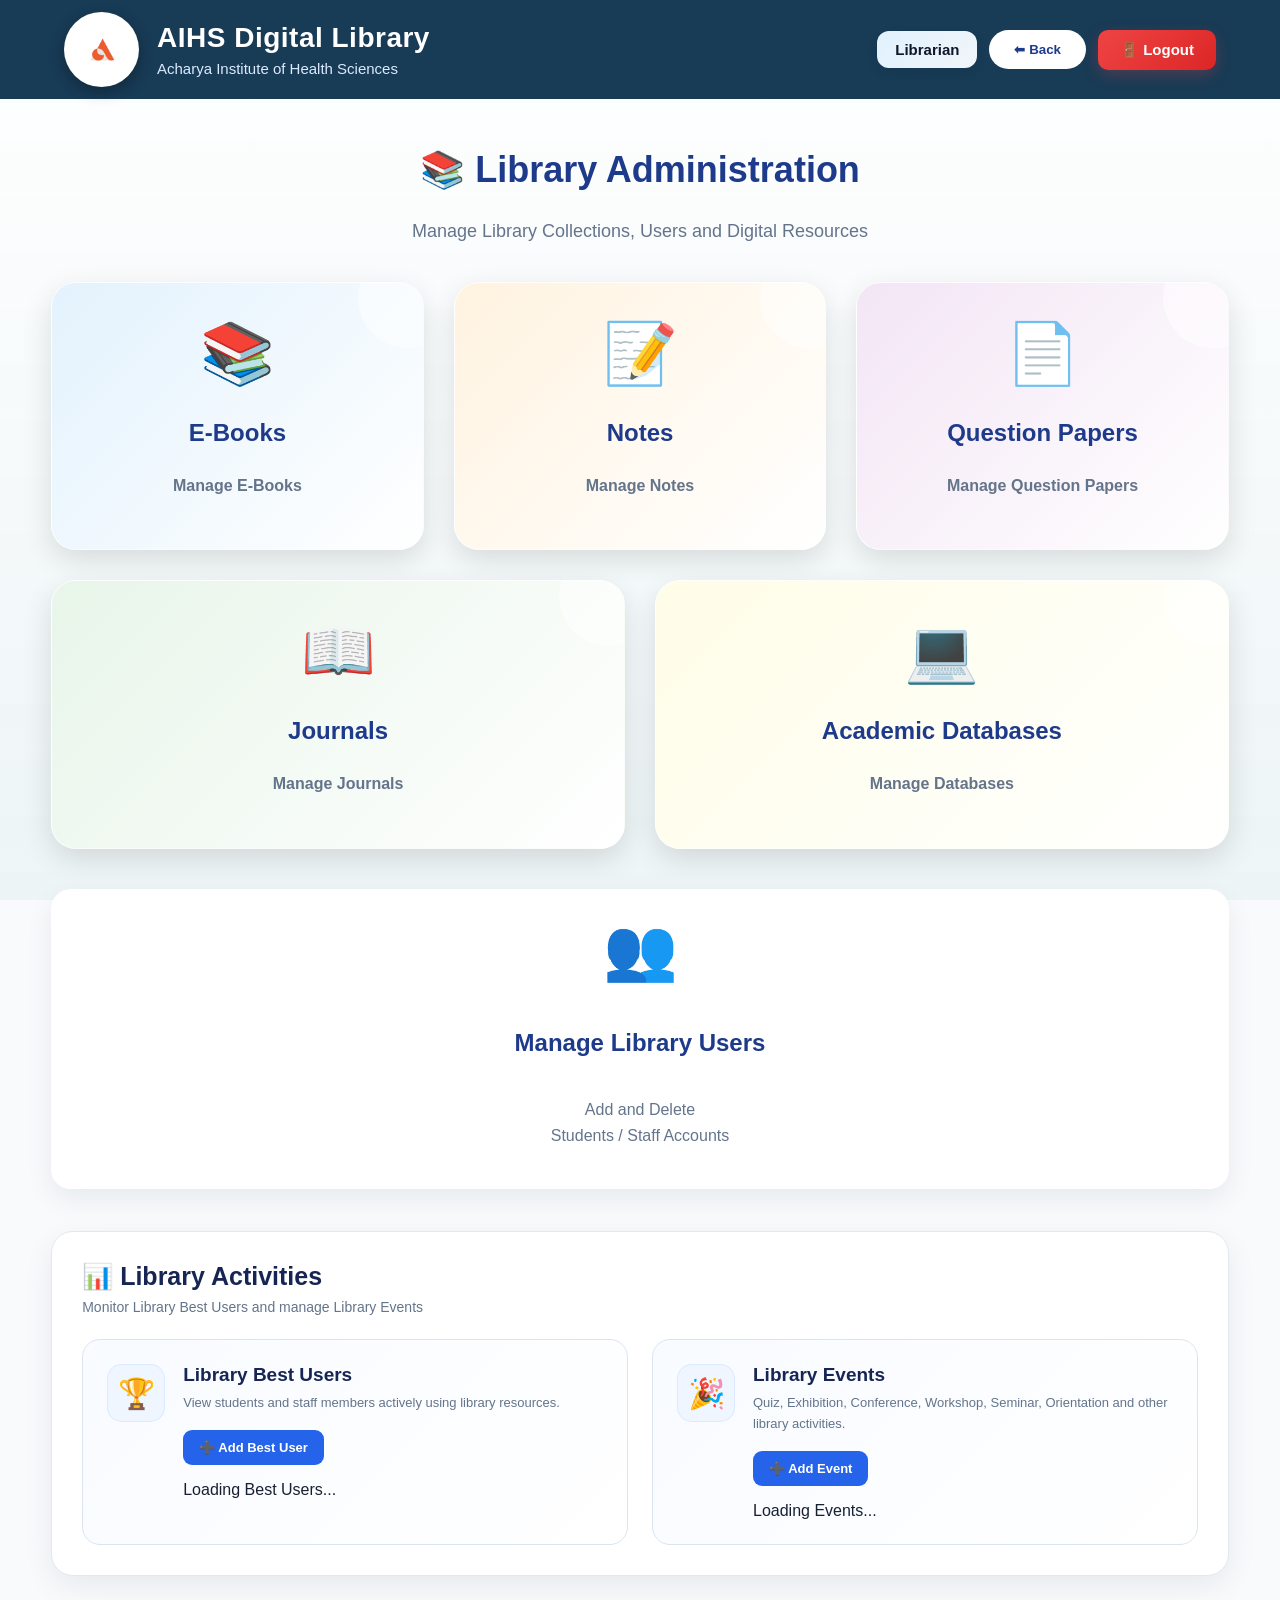
==== commit 86861a9c: "Replace admin.js script with app.js" ====
--- a/administration.html
+++ b/administration.html
@@ -44,11 +44,7 @@
     </div>
 
 
-    <div style="
-        display:flex;
-        align-items:center;
-        gap:10px;
-    ">
+    <div class="admin-header-actions">
 
         <span
             id="adminUserInfo"
@@ -74,10 +70,11 @@
 
 
         <button
-            onclick="logoutAdmin()"
-        >
-            Logout
-        </button>
+    class="logout-btn"
+    onclick="logoutAdmin()"
+>
+    🚪 Logout
+</button>
 
     </div>
 
@@ -446,11 +443,12 @@
 
 
             <button
-                type="submit"
-                class="primary"
-            >
-                💾 Save Best User
-            </button>
+    type="submit"
+    id="bestUserSaveBtn"
+    class="primary"
+>
+    💾 Save Best User
+</button>
 
         </form>
 
@@ -603,7 +601,7 @@
 
 </main>
 
-<script src="admin.js"></script>
+<script src="app.js"></script>
 
 
 </body>
--- a/styles.css
+++ b/styles.css
@@ -5063,12 +5063,12 @@
 
 .professional-events-grid {
 
-    display: grid;
-
-    grid-template-columns:
-        repeat(3, minmax(0, 1fr));
-
-    gap: 20px;
+display:grid;
+
+grid-template-columns:1fr;
+
+gap:30px;
+
 }
 
 
@@ -5076,25 +5076,14 @@
 
 .professional-event-card {
 
-    position: relative;
-
-    padding: 24px;
-
-    background: #ffffff;
-
-    border: 1px solid #dbe4f0;
-
-    border-radius: 18px;
-
-    box-shadow:
-        0 8px 25px rgba(15, 42, 95, 0.06);
-
-    overflow: hidden;
-
-    transition:
-        transform 0.25s ease,
-        box-shadow 0.25s ease,
-        border-color 0.25s ease;
+padding:35px;
+
+border-radius:25px;
+
+max-width:900px;
+
+margin:auto;
+
 }
 
 .professional-event-card:hover {
@@ -5107,7 +5096,6 @@
         0 18px 38px rgba(15, 42, 95, 0.11);
 }
 
-
 /* EVENT TOP */
 
 .event-professional-top {
@@ -5227,6 +5215,155 @@
     font-size: 12px;
 
     line-height: 1.6;
+}
+
+/* =================================
+   LARGE EVENT CARD
+================================= */
+
+.professional-event-card {
+
+    width:100%;
+
+    padding:35px;
+
+    border-radius:25px;
+
+    background:#ffffff;
+
+    box-shadow:
+    0 15px 40px rgba(0,0,0,0.08);
+
+}
+
+
+
+/* =================================
+   EVENT IMAGE SLIDER
+================================= */
+
+.event-slider {
+
+width:100%;
+
+display:flex;
+
+justify-content:center;
+
+align-items:center;
+
+overflow:hidden;
+
+}
+
+
+.event-slide {
+
+width:70% !important;
+
+max-width:600px !important;
+
+height:350px;
+
+object-fit:cover;
+
+border-radius:20px;
+
+margin:20px auto;
+
+}
+
+
+
+/* =================================
+   EVENT TITLE
+================================= */
+
+.professional-event-card h3 {
+
+font-size:28px;
+
+text-align:center;
+
+}
+
+
+/* CATEGORY */
+
+.event-professional-category {
+
+    font-size:14px;
+
+    padding:6px 14px;
+
+    border-radius:20px;
+
+}
+
+
+
+/* DATE */
+
+.professional-event-date {
+
+    margin-top:15px;
+
+    font-size:16px;
+
+    padding:14px 18px;
+
+}
+
+
+
+/* DESCRIPTION */
+
+.professional-event-description {
+
+font-size:16px;
+
+line-height:1.8;
+
+text-align:center;
+
+color:#475569;
+
+margin-top:25px;
+
+}
+
+
+/* MOBILE */
+
+@media(max-width:650px){
+
+    .professional-event-card{
+
+        padding:20px;
+
+    }
+
+
+    .event-slider img{
+
+        height:250px;
+
+    }
+
+
+    .professional-event-card h3{
+
+        font-size:24px;
+
+    }
+
+
+    .professional-event-description{
+
+        font-size:15px;
+
+    }
+
 }
 
 
@@ -5352,3 +5489,329 @@
     }
 
 }
+
+/* =========================================================
+   EVENT IMAGE UPLOAD
+   ========================================================= */
+
+.event-image-upload-section {
+
+    margin-top: 22px;
+
+    padding: 18px;
+
+    background: #f8fafc;
+
+    border: 1px solid #e2e8f0;
+
+    border-radius: 14px;
+
+}
+
+
+.event-image-upload-section h3 {
+
+    margin: 0 0 5px;
+
+    color: #102a56;
+
+    font-size: 15px;
+
+    font-weight: 800;
+
+}
+
+
+.event-image-upload-section p {
+
+    margin: 0 0 16px;
+
+    color: #64748b;
+
+    font-size: 12px;
+
+}
+
+
+.event-image-upload-section label {
+
+    display: block;
+
+    margin-top: 12px;
+
+    margin-bottom: 6px;
+
+    color: #334155;
+
+    font-size: 12px;
+
+    font-weight: 700;
+
+}
+
+
+.event-image-upload-section input[type="file"] {
+
+    width: 100%;
+
+    padding: 10px;
+
+    background: #ffffff;
+
+    border: 1px solid #dbe4f0;
+
+    border-radius: 9px;
+
+    font-size: 12px;
+
+}
+
+
+.event-image-upload-section input[type="file"]:focus {
+
+    outline: none;
+
+    border-color: #2563eb;
+
+}
+
+/* =====================================
+   BEST USERS TABLE FIX
+===================================== */
+
+.best-users-table-wrapper{
+    width:100%;
+    overflow-x:auto;
+}
+
+
+.best-users-table{
+
+    width:100%;
+
+    border-collapse:collapse;
+
+    table-layout:fixed;
+
+}
+
+
+.best-users-table th,
+.best-users-table td{
+
+    padding:10px 12px;
+
+    text-align:left;
+
+    vertical-align:middle;
+
+    border-bottom:1px solid #e2e8f0;
+
+}
+
+
+.best-users-table th:first-child,
+.best-users-table td:first-child{
+
+    width:45px;
+
+    text-align:center;
+
+}
+
+
+.best-users-table th:nth-child(2),
+.best-users-table td:nth-child(2){
+
+    width:150px;
+
+}
+
+
+.best-users-table th:nth-child(3),
+.best-users-table td:nth-child(3){
+
+    width:auto;
+
+}
+
+
+.best-users-table th:last-child,
+.best-users-table td:last-child{
+
+    width:140px;
+
+    text-align:center;
+
+}
+
+
+.best-users-table button{
+
+    padding:6px 10px;
+
+    margin:2px;
+
+    border-radius:6px;
+
+    border:none;
+
+    cursor:pointer;
+
+    font-size:13px;
+
+}
+
+/* =====================================
+   PREMIUM ADMIN HEADER
+===================================== */
+
+.admin-header-actions{
+
+    display:flex;
+
+    align-items:center;
+
+    gap:12px;
+
+}
+
+
+#adminUserInfo{
+
+    background:linear-gradient(
+        135deg,
+        #e0f2fe,
+        #f1f5f9
+    ) !important;
+
+    color:#0f172a !important;
+
+    padding:10px 18px !important;
+
+    border-radius:12px !important;
+
+    font-size:15px !important;
+
+    font-weight:700 !important;
+
+    box-shadow:
+        0 4px 12px rgba(0,0,0,0.08);
+
+}
+
+
+
+.logout-btn{
+
+    padding:11px 22px;
+
+    border-radius:10px;
+
+    border:none;
+
+    background:linear-gradient(
+        135deg,
+        #ef4444,
+        #dc2626
+    );
+
+    color:white;
+
+    font-size:15px;
+
+    font-weight:700;
+
+    cursor:pointer;
+
+    box-shadow:
+        0 5px 15px rgba(239,68,68,0.25);
+
+    transition:0.3s;
+
+}
+
+
+.logout-btn:hover{
+
+    transform:translateY(-2px);
+
+    box-shadow:
+        0 8px 20px rgba(239,68,68,0.35);
+
+}
+
+.event-images{
+    display:flex;
+    gap:15px;
+    flex-wrap:wrap;
+    margin-top:15px;
+}
+
+
+.event-images img{
+
+    width:220px;
+    height:140px;
+
+    object-fit:cover;
+
+    border-radius:12px;
+
+}
+
+.event-slider{
+
+    width:100%;
+
+    height:280px;
+
+    overflow:hidden;
+
+    margin:20px 0;
+
+    border-radius:18px;
+
+}
+
+
+.event-slider img{
+
+    width:100%;
+
+    height:280px;
+
+    object-fit:cover;
+
+    transition:0.5s;
+
+}
+
+/* =================================
+   CENTER LIBRARY EVENT CARDS
+================================= */
+
+.professional-events-grid {
+
+    display:flex;
+
+    justify-content:center;
+
+    align-items:center;
+
+    flex-direction:column;
+
+    width:100%;
+
+}
+
+
+/* Event Card Width */
+
+.professional-event-card {
+
+    width:90%;
+
+    max-width:900px;
+
+}
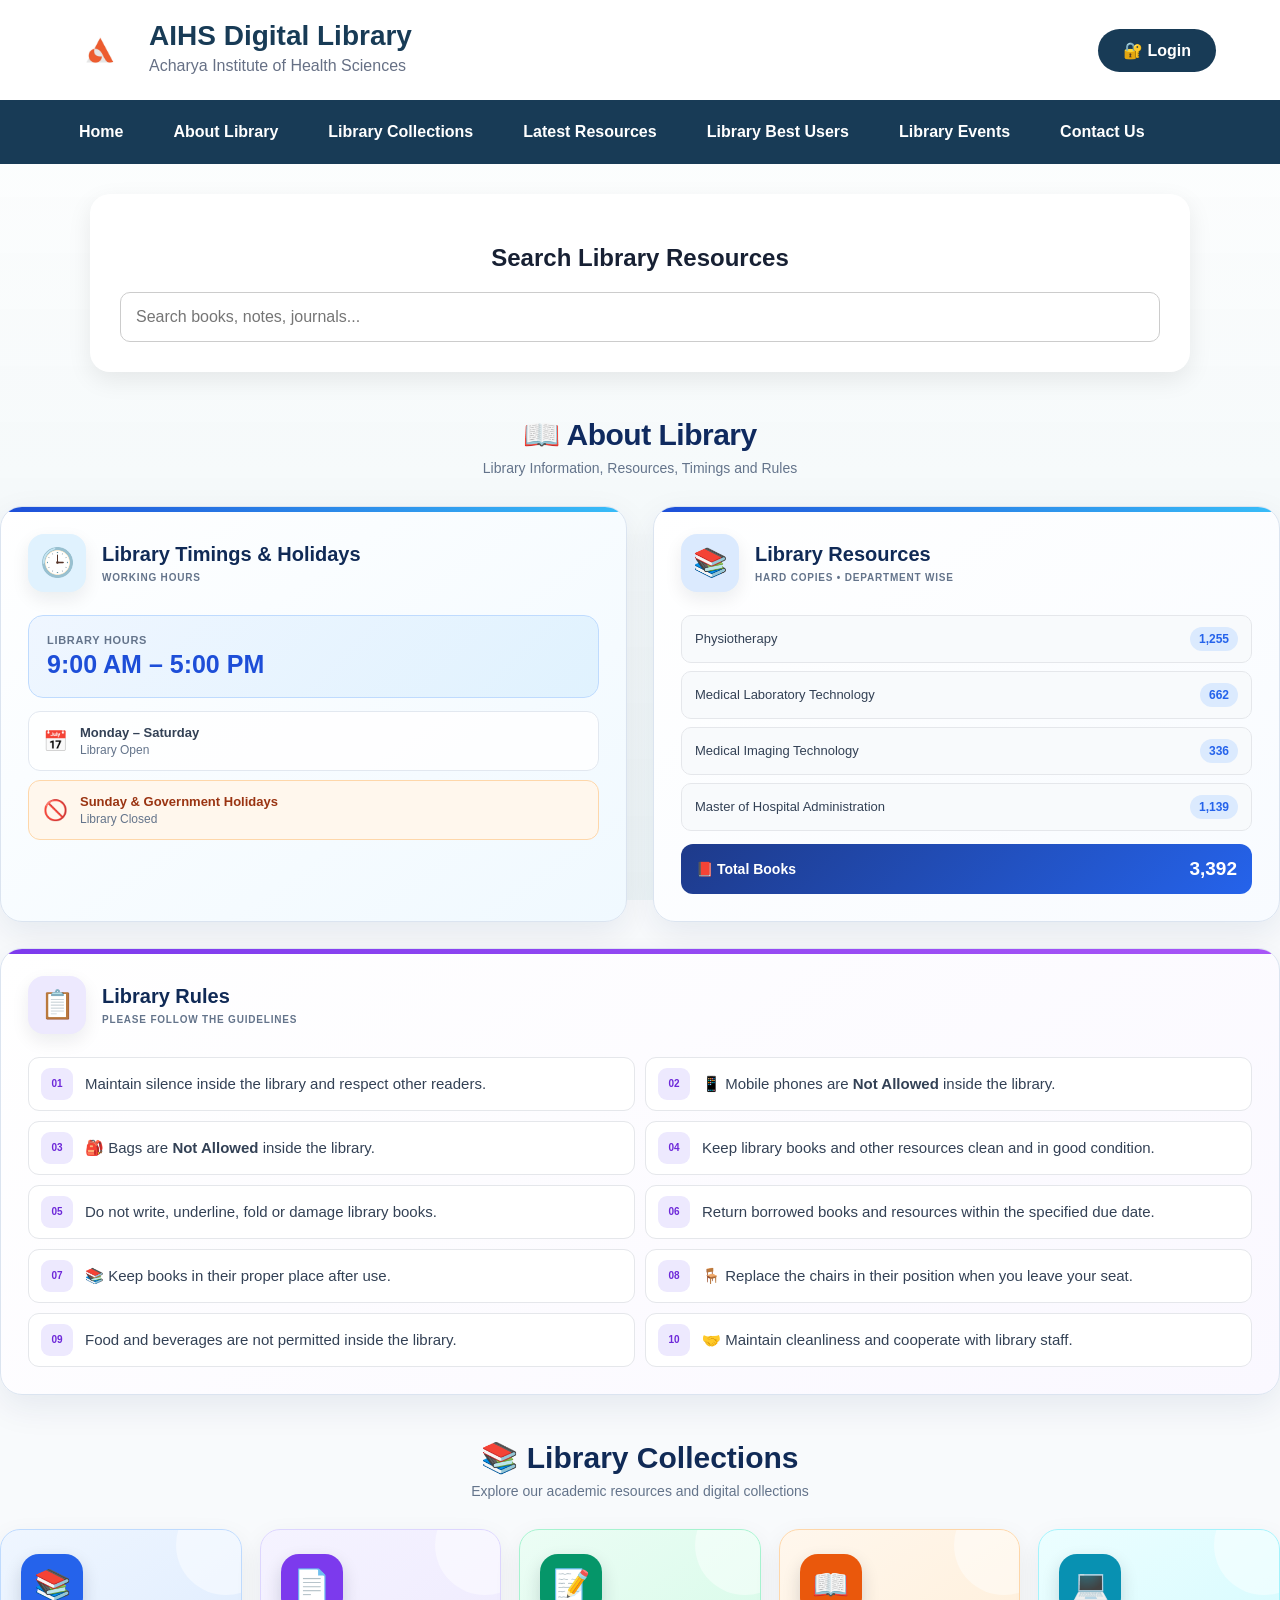
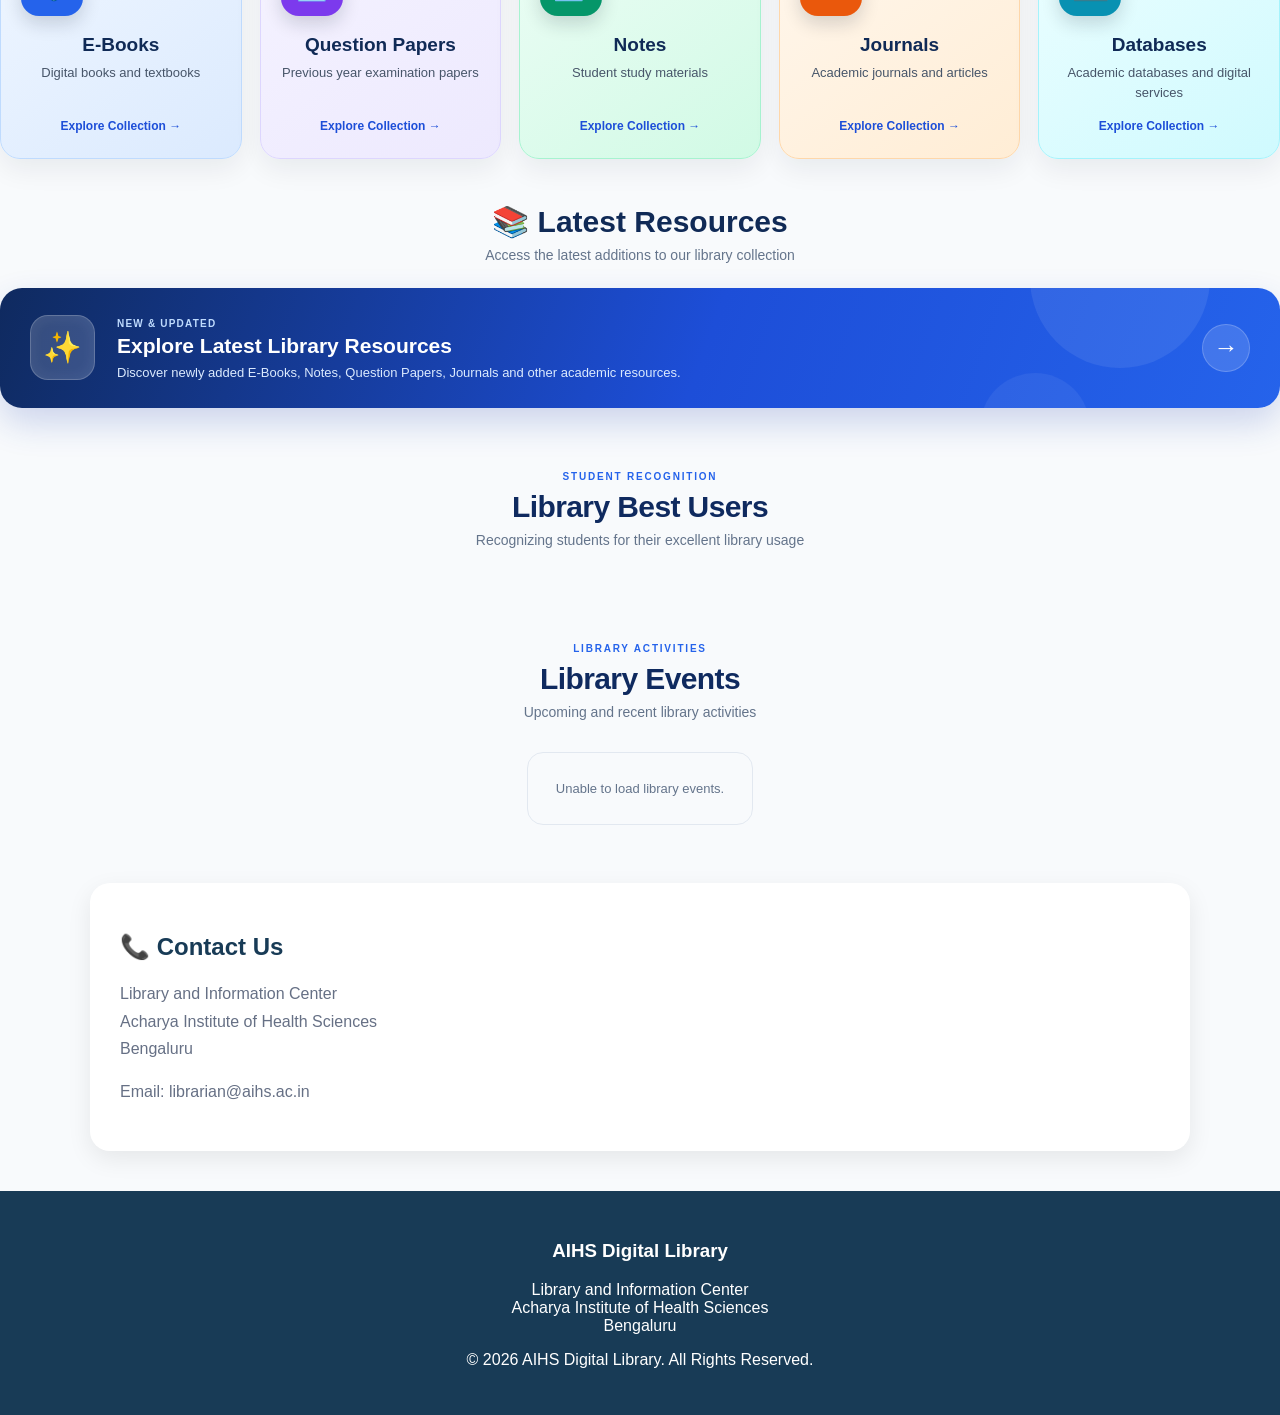
==== commit f158e9cb: "Replace app.js script with admin.js" ====
--- a/administration.html
+++ b/administration.html
@@ -601,8 +601,7 @@
 
 </main>
 
-<script src="app.js"></script>
-
+<script src="admin.js"></script>
 
 </body>
 
